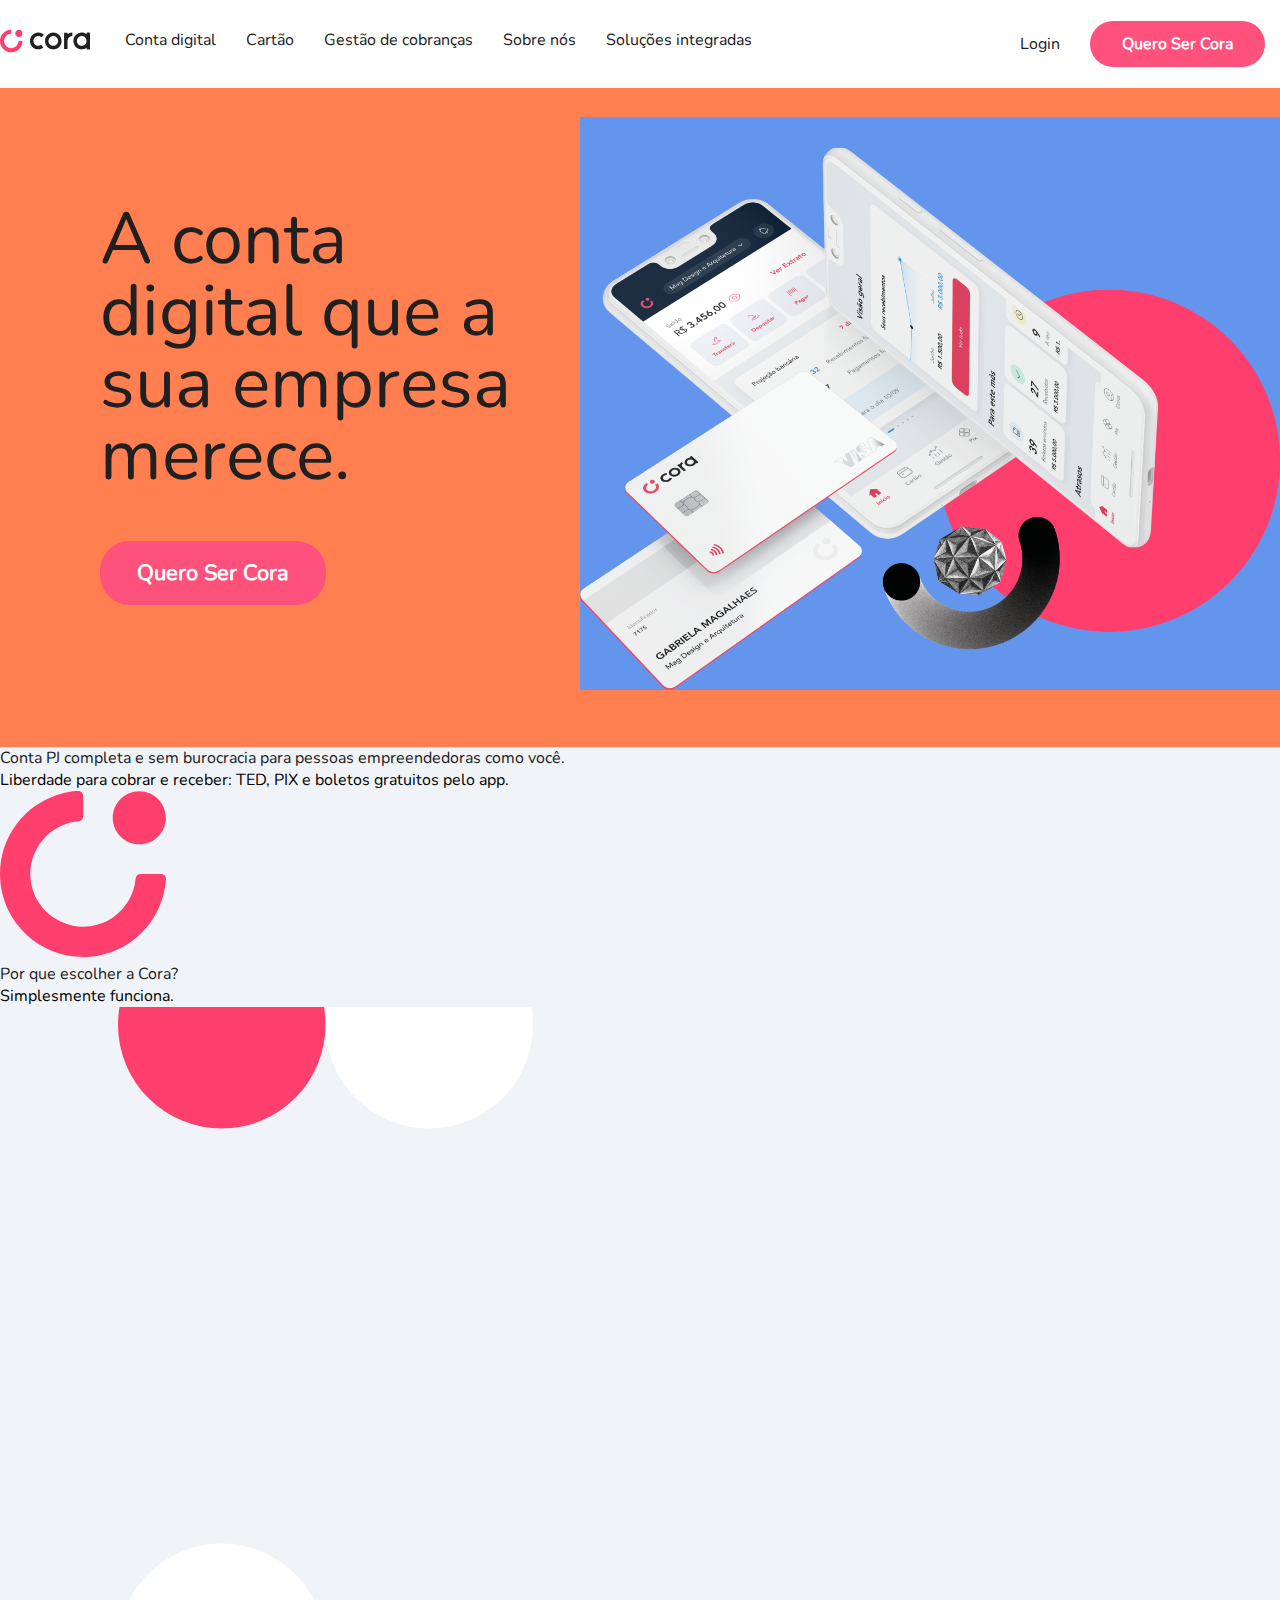
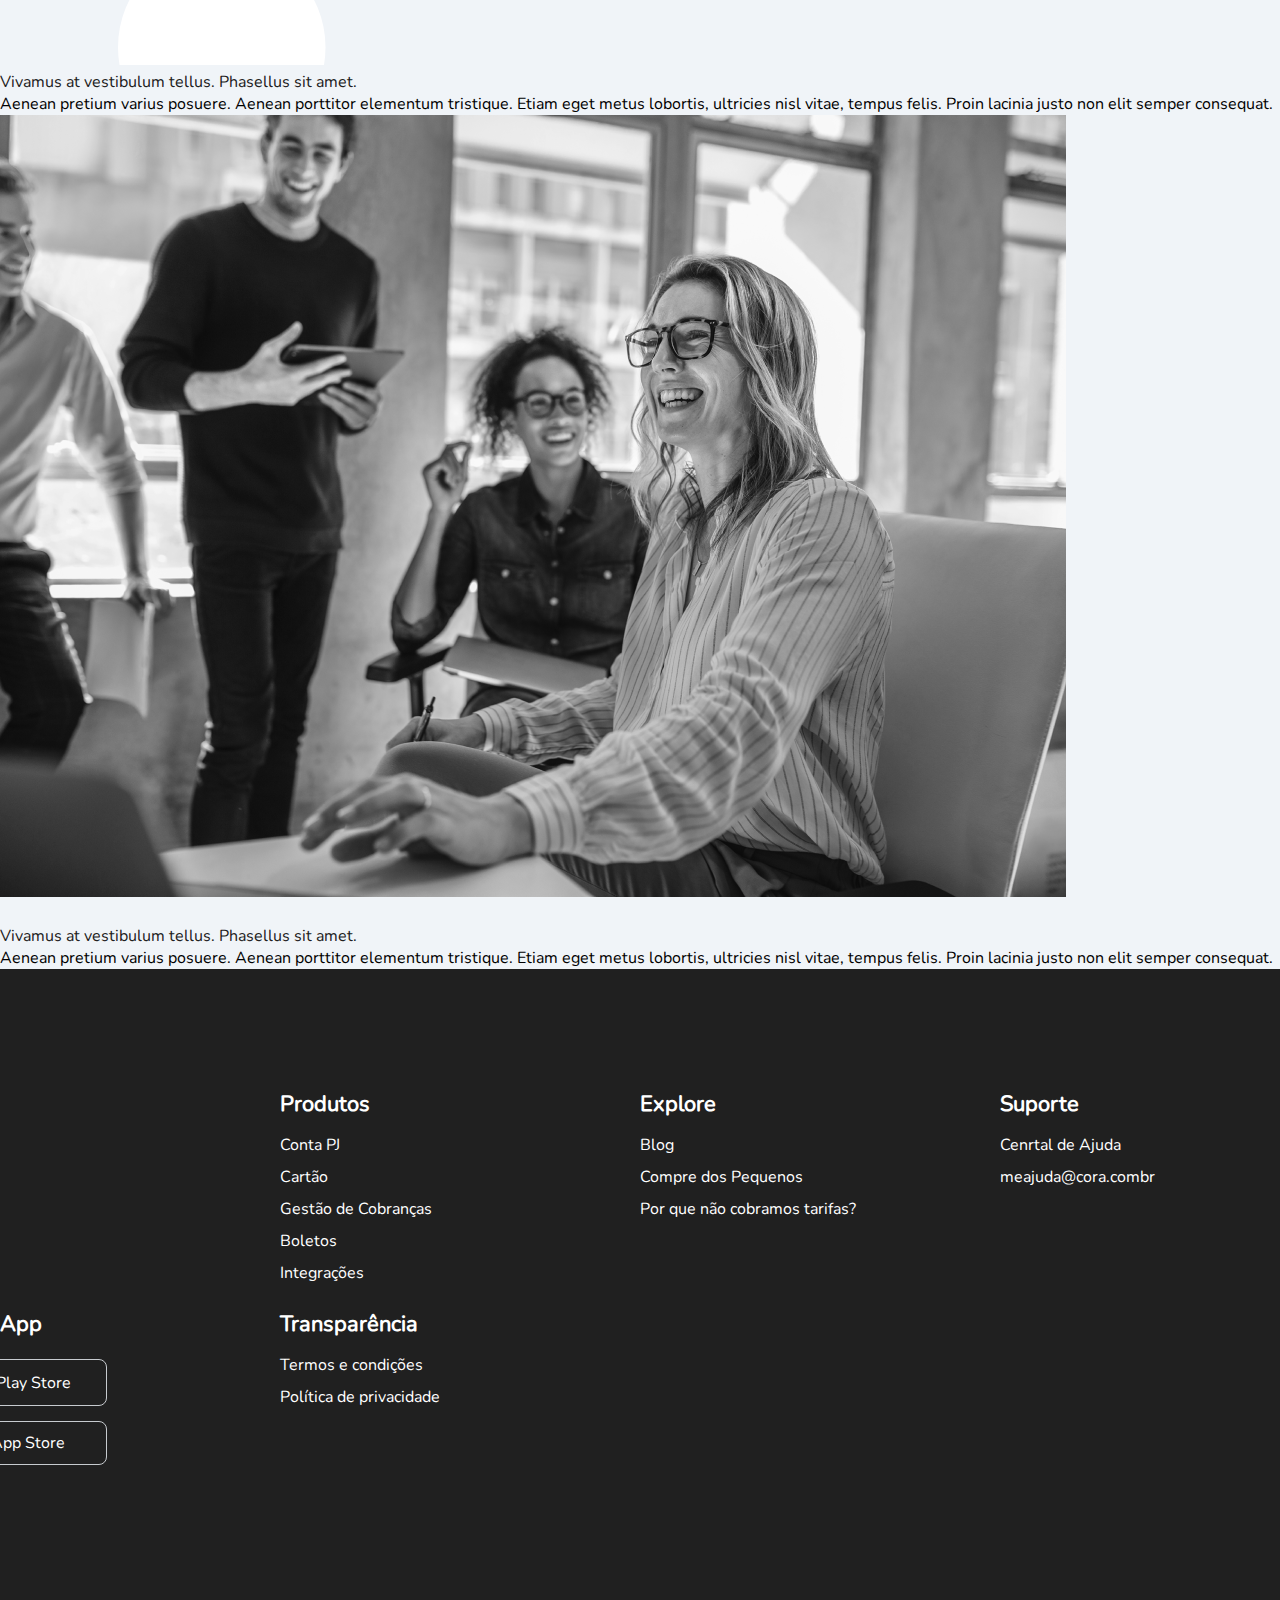
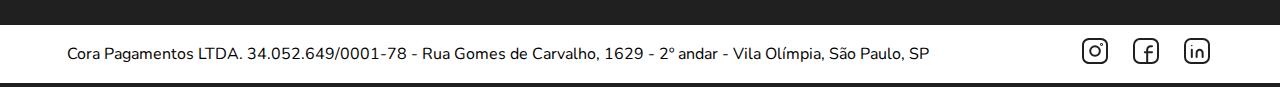
==== index.html @ 48d334e0 "Footer" ====
<!DOCTYPE html>
<html lang="pt-br">

<head>
  <meta charset="UTF-8" />
  <meta http-equiv="X-UA-Compatible" content="IE=edge" />
  <meta name="viewport" content="width=device-width, initial-scale=1.0" />
  <title>Cora - A Conta Digital PJ feita para quem empreende</title>
  <meta name="description"
    content="A Cora é uma conta PJ desenvolvida especialmente para pessoas empreendedoras. Simples, sem taxas e zero burocracias. Abrir conta PJ online!" />
  <link rel="shortcut icon" href="/assets/img/favicon-32x32.webp">
  <link rel="stylesheet" href="assets/style/style-home.css" type="text/css" />
</head>

<body>
  <header>
    <div class="header-content">
      <div class="topo-col-1">
        <div class="logo">
          <img src="/assets/img/logo.svg" title="Logo CORA" />
        </div>
        <div class="nav-topo">
          <ul>
            <li><a href="#">Conta digital</a></li>
            <li><a href="#">Cartão</a></li>
            <li><a href="#">Gestão de cobranças</a></li>
            <li><a href="#">Sobre nós</a></li>
            <li><a href="#">Soluções integradas</a></li>
          </ul>
        </div>
      </div>
      <div class="topo-col-2">
        <ul>
          <li><a href="#">Login</a></li>
          <li><a href="#"><span class="btn-rosa">Quero Ser Cora</span></a></li>
        </ul>
      </div>
    </div>

  </header>
  <main>
    <div class="main-content">
      <div class="first-action">
        <div class="action-register">
          <h1>A conta digital que a sua empresa merece.</h1>
          <span class="btn-rosa">Quero Ser Cora</span>
        </div>
        <div class="itens-service">
          <img src="assets/img/figure-01.png" alt="">
        </div>
      </div>
      <div class="text-info">
        <div class="">
          <h2>Conta PJ completa e sem burocracia para pessoas empreendedoras como você.</h2>
          <p>Liberdade para cobrar e receber: TED, PIX e boletos gratuitos pelo app.</p>
        </div>
        <div class="logo-medium">
          <img src="assets/img/logo-medium-cora.svg" alt="">
        </div>
      </div>
      <div class="product-question">
        <div>
          <h2>Por que escolher a Cora?</h2>
          <p>Simplesmente funciona.</p>
        </div>
        <div>
          <img src="assets/img/ellipse-group.svg" alt="">
        </div>
      </div>
    </div>
    <section>
      <div class="text-info1">
        <div>
          <h2>Vivamus at vestibulum tellus. Phasellus sit amet.</h2>
          <p>Aenean pretium varius posuere. Aenean porttitor elementum tristique. Etiam eget metus lobortis, ultricies
            nisl vitae, tempus felis. Proin lacinia justo non elit semper consequat.</p>
        </div>
        <div>
          <img src="assets/img/product-cora-3.png" alt="">
        </div>
      </div>
      <div class="text-info1">
        <div>
          <img src="assets/img/product-cora-4.png" alt="">
        </div>
        <div>
          <h2>Vivamus at vestibulum tellus. Phasellus sit amet.</h2>
          <p>Aenean pretium varius posuere. Aenean porttitor elementum tristique. Etiam eget metus lobortis, ultricies
            nisl vitae, tempus felis. Proin lacinia justo non elit semper consequat.</p>
        </div>
      </div>
    </section>
  </main>
  <footer>
    <div class="footer-group">
      <div class="footer-links">
        <div>
          <h2>Cora</h2>
          <p><span>Sobre nós</span></p>
          <p><span>Carreiras</span></p>
        </div>
        <div>
          <h2>Produtos</h2>
          <p><span>Conta PJ</span></p>
          <p><span>Cartão</span></p>
          <p><span>Gestão de Cobranças</span></p>
          <p><span>Boletos</span></p>
          <p><span>Integrações</span></p>
        </div>
        <div>
          <h2>Explore</h2>
          <p><span>Blog</span></p>
          <p><span>Compre dos Pequenos</span></p>
          <p><span>Por que não cobramos tarifas?</span></p>
        </div>
        <div>
          <h2>Suporte</h2>
          <p><span>Cenrtal de Ajuda</span></p>
          <p><span>meajuda@cora.combr</span></p>
        </div>
        <div>
          <h2>Baixe o App</h2>
          <div class="btn-app">
            <p><img src="assets/img/play-store.svg" alt="play-store Ico">Play Store</p>
            <p><img src="assets/img/app-store.svg" alt="play-store Ico">App Store</p>
          </div>
        </div>
        <div>
          <h2>Transparência</h2>
          <p><span>Termos e condições</span></p>
          <p><span>Política de privacidade</span></p>
        </div>
      </div>

    </div>
    <div class="footer-copy">
      <div class="copy-content">
        <div>
          <p>Cora Pagamentos LTDA. 34.052.649/0001-78 - Rua Gomes de Carvalho, 1629 - 2º andar - Vila Olímpia, São
            Paulo,
            SP </p>
        </div>
        <div class="footer-midias">
          <img src="assets/img/ico-instagram.svg" alt="">
          <img src="assets/img/ico-facebook.svg" alt="">
          <img src="assets/img/ico-linkedin.svg" alt="">
        </div>
      </div>
    </div>
  </footer>
</body>

</html>
---- assets/style/style-home.css ----
/* @import url("https://fonts.googleapis.com/css2?family=Nunito:ital,wght@0,200;0,300;0,400;0,500;0,600;0,700;0,800;0,900;1,200;1,300;1,400;1,600;1,700;1,800;1,900&display=swap"); */

@font-face {
  font-family: "Nunito";
  src: url("/assets/fonts/Nunito-VariableFont_wght.ttf") format("truetype"),
    url("/assets/fonts/Nunito-Italic-VariableFont_wght.ttf") format("truetype");
  font-weight: normal;
}
* {
  margin: 0;
  padding: 0;
  /* box-sizing: border-box; */
  list-style: none;
  text-decoration: none;
}

h1,
h2,
h3,
h4,
h5,
h6 {
  font-weight: normal;
  font-style: normal;
  font-size: 1em;
  color: #202020;
}

body {
  font-family: "Nunito", sans-serif;
  background-color: rgba(240, 244, 248, 1);
}
/*== header =====*/
header {
  position: fixed;
  overflow: hidden;
  width: 100%;
  height: 88px;
  display: flex;
  flex-flow: row nowrap;
  justify-content: center;
  background-color: #fff;
}
.header-content {
  display: flex;
  flex-flow: row wrap;
  justify-content: space-between;
  align-items: center;
  max-width: 1440px;
  width: 100%;
}
.header-content .topo-col-1,
.topo-col-2 {
  display: flex;
  flex-flow: row wrap;
}
.header-content .topo-col-1 .logo {
  width: 110px;
}
.header-content .topo-col-1 ul,
.topo-col-2 ul {
  display: flex;
  flex-flow: row wrap;
  justify-content: space-between;
  margin: 0;
  padding: 0;
}
.header-content .topo-col-1 ul li,
.topo-col-2 ul li {
  list-style: none;
  margin: 0 15px;
}
.header-content .topo-col-1 ul li a,
.topo-col-2 ul li a {
  cursor: pointer;
  text-decoration: none;
  font-size: 1em;
  color: #202020;
}
.header-content .topo-col-1 ul li a:hover,
.topo-col-2 ul li a:hover {
  color: rgb(254, 62, 109);
  transition: 0.3s all;
}
.header-content .topo-col-2 ul li span {
  height: 48px;
  padding: 12px 32px;
}

main {
  /* display: flex;
  flex-flow: column nowrap;
  align-items: center; */
}

main .main-content {
  /* display: flex;
  align-items: center;
  flex-flow: column wrap; */
  margin: 0 auto;
  padding-top: 60px;
  max-width: 1440px;
  width: 100%;
}

main .main-content .first-action {
  /* width: 100%; */
  display: flex;
  flex-flow: row wrap;
  justify-content: space-between;
  align-items: center;
  height: 687px;
  background-color: coral;
}
main .main-content .first-action .action-register {
  display: flex;
  flex-flow: column nowrap;
  max-width: 432px;
  margin-left: 100px;
}
main .main-content .first-action .action-register h1 {
  font-size: 4.5em;
  line-height: 1em;
}

main .main-content .first-action .action-register span {
  display: flex;
  align-items: center;
  max-width: 226px;
  height: 64px;
  font-size: 1.37em;
  margin-top: 50px;
}

main .main-content .first-action .itens-service {
  display: flex;
  justify-content: center;
  align-items: center;
  background-color: cornflowerblue;
}
main .main-content .first-action .itens-service img {
  object-fit: cover;
  max-width: 700px;
}

.btn-rosa {
  background-color: rgb(254, 81, 123);
  border: none;
  color: rgb(255, 255, 255);
  border-radius: 30px;
  font-weight: 800;
  width: 100%;
  cursor: pointer;
  transition: all 0.3s ease-in-out 0s;
  text-align: center;
  -webkit-box-pack: center;
  justify-content: center;
  box-shadow: none;
}
.btn-rosa:hover {
  background-color: rgb(243, 55, 102);
}

footer {
  width: 100%;
  height: 718px;
  background-color: #202020;
  display: flex;
  align-items: center;
  flex-flow: column nowrap;
}

footer .footer-group {
  color: #fff;
  display: flex;
  flex-flow: column nowrap;
  padding: 120px 175px;
  box-sizing: content-box;
  width: 1440px;
}

footer .footer-links {
  display: flex;
  flex-flow: row wrap;
  align-items: stretch;
  justify-content: flex-start;
}
footer .footer-links div {
  display: flex;
  flex-flow: column nowrap;
  width: 25%;
  min-width: 180px;
  margin-bottom: 15px;
}
footer .footer-group .footer-links h2 {
  font-size: 1.37em;
  font-weight: 800;
  color: #fff;
  margin-bottom: 15px;
}
footer .footer-group .footer-links p {
  font-size: 1em;
  font-weight: 400;
  color: #fff;
  cursor: pointer;
  margin-bottom: 10px;
}
footer .footer-group .footer-links p span:hover {
  border-bottom: 1px solid #fff;
}

footer .btn-app p{
  display: flex;
  flex-flow: row nowrap;
  align-items: center;
  justify-content: center;
  border: 1px solid #C7CBCF;
  border-radius: 8px;
  padding: 10px 15px;
  width: 150px;
  margin: 5px;
}
footer .btn-app p img{
  margin-right: 10px;
}

footer .footer-copy{
  background-color: #fff;
  width: 100%;
  display: flex;
  justify-content: center;
}
footer .copy-content{
  padding: 10px 0;;
  width: 1440px;
  display: flex;
  flex-flow: row wrap;
  justify-content: space-around;
  align-items: center;
}
footer .copy-content .footer-midias img{
  margin-left: 15px;
}
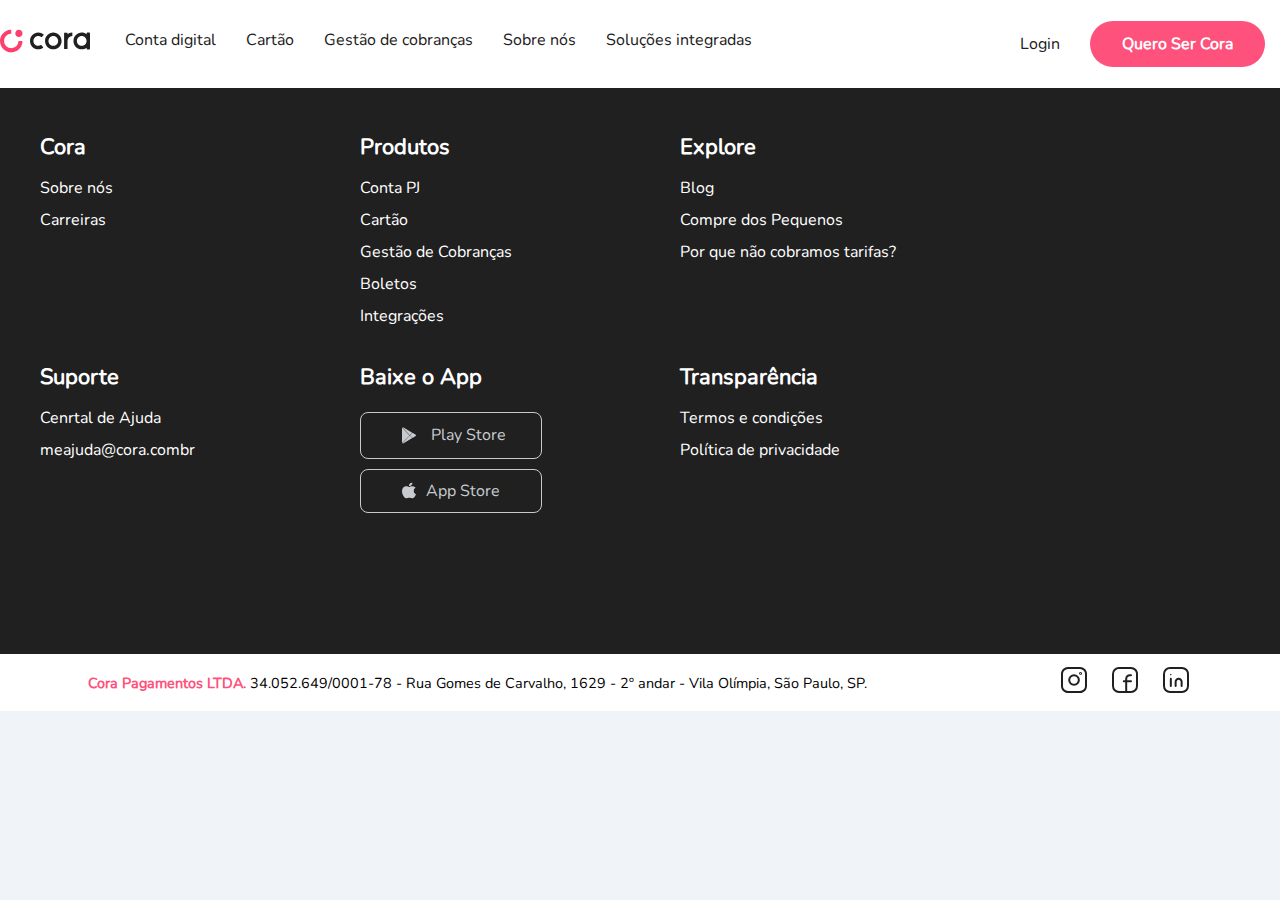
==== commit d01d2953: "Footer concluido" ====
--- a/index.html
+++ b/index.html
@@ -38,7 +38,7 @@
     </div>
 
   </header>
-  <main>
+  <!--main>
     <div class="main-content">
       <div class="first-action">
         <div class="action-register">
@@ -90,9 +90,9 @@
         </div>
       </div>
     </section>
-  </main>
+  </main -->
   <footer>
-    <div class="footer-group">
+    <div class="footer-content">
       <div class="footer-links">
         <div>
           <h2>Cora</h2>
@@ -121,8 +121,10 @@
         <div>
           <h2>Baixe o App</h2>
           <div class="btn-app">
-            <p><img src="assets/img/play-store.svg" alt="play-store Ico">Play Store</p>
-            <p><img src="assets/img/app-store.svg" alt="play-store Ico">App Store</p>
+            <a href="https://play.google.com/store/apps/details?id=br.com.cora.bank" rel="nofollow" target="_blank">
+              <img src="assets/img/play-store.svg" alt="play-store Ico">Play Store</a>
+            <a href="https://apps.apple.com/br/app/cora-conta-digital-pj/id1494750820" rel="nofollow" target="_blank">
+              <img src="assets/img/app-store.svg" alt="play-store Ico">App Store</a>
           </div>
         </div>
         <div>
@@ -131,23 +133,23 @@
           <p><span>Política de privacidade</span></p>
         </div>
       </div>
-
     </div>
-    <div class="footer-copy">
-      <div class="copy-content">
-        <div>
-          <p>Cora Pagamentos LTDA. 34.052.649/0001-78 - Rua Gomes de Carvalho, 1629 - 2º andar - Vila Olímpia, São
-            Paulo,
-            SP </p>
-        </div>
-        <div class="footer-midias">
-          <img src="assets/img/ico-instagram.svg" alt="">
-          <img src="assets/img/ico-facebook.svg" alt="">
-          <img src="assets/img/ico-linkedin.svg" alt="">
-        </div>
+  </footer>
+  <div class="footer-copy">
+    <div class="copy-content">
+      <div>
+        <p>
+          <span>Cora Pagamentos LTDA.</span> 34.052.649/0001-78 - Rua Gomes de Carvalho, 1629 - 2º andar - Vila Olímpia,
+          São Paulo, SP.
+        </p>
+      </div>
+      <div class="footer-midias">
+        <a href="https://www.instagram.com/seja.cora/" rel="nofollow" target="_blank"><img src="assets/img/ico-instagram.svg" alt="Seja Cora no instagram"></a>
+        <a href="https://www.facebook.com/seja.cora/" rel="nofollow" target="_blank"><img src="assets/img/ico-facebook.svg" alt="Seja Cora no Facebook"></a>
+        <a href="https://www.linkedin.com/company/seja-cora/" rel="nofollow" target="_blank"><img src="assets/img/ico-linkedin.svg" alt="Seja Cora no ico-linkedin"></a>
       </div>
     </div>
-  </footer>
+  </div>
 </body>
 
 </html>--- a/assets/style/style-home.css
+++ b/assets/style/style-home.css
@@ -163,81 +163,94 @@
 
 footer {
   width: 100%;
-  height: 718px;
+  min-height: 654px;
   background-color: #202020;
   display: flex;
-  align-items: center;
-  flex-flow: column nowrap;
-}
-
-footer .footer-group {
+  justify-content: center;
+  align-items: center;
+  flex-flow: row nowrap;
+}
+
+.footer-content {
+  width: 100%;
+  padding: 10px;
+  max-width: 1440px;
   color: #fff;
   display: flex;
   flex-flow: column nowrap;
-  padding: 120px 175px;
-  box-sizing: content-box;
-  width: 1440px;
-}
-
-footer .footer-links {
-  display: flex;
-  flex-flow: row wrap;
-  align-items: stretch;
+}
+
+.footer-content .footer-links {
+  display: flex;
+  flex-flow: row wrap;
   justify-content: flex-start;
-}
-footer .footer-links div {
-  display: flex;
-  flex-flow: column nowrap;
-  width: 25%;
+  width: 100%;
+}
+.footer-content .footer-links div {
+  display: flex;
+  width: 100%;
+  margin: 10px 30px;
+  max-width: 260px;
+  flex-flow: column nowrap;
   min-width: 180px;
   margin-bottom: 15px;
 }
-footer .footer-group .footer-links h2 {
+.footer-content .footer-links h2 {
   font-size: 1.37em;
   font-weight: 800;
   color: #fff;
   margin-bottom: 15px;
 }
-footer .footer-group .footer-links p {
+.footer-content .footer-links p {
   font-size: 1em;
   font-weight: 400;
   color: #fff;
   cursor: pointer;
   margin-bottom: 10px;
 }
-footer .footer-group .footer-links p span:hover {
+.footer-content .footer-links p span:hover {
   border-bottom: 1px solid #fff;
 }
-
-footer .btn-app p{
+.footer-content .footer-links  .btn-app {
+  display: flex;
+  justify-content: flex-start;
+  margin: 0;
+}
+footer .btn-app a {
   display: flex;
   flex-flow: row nowrap;
   align-items: center;
   justify-content: center;
-  border: 1px solid #C7CBCF;
+  border: 1px solid #c7cbcf;
   border-radius: 8px;
   padding: 10px 15px;
   width: 150px;
-  margin: 5px;
-}
-footer .btn-app p img{
+  margin: 5px 0;
+  color: #c7cbcf;
+}
+footer .btn-app a img {
   margin-right: 10px;
 }
 
-footer .footer-copy{
+.footer-copy {
   background-color: #fff;
   width: 100%;
   display: flex;
   justify-content: center;
 }
-footer .copy-content{
-  padding: 10px 0;;
+.copy-content {
+  padding: 10px 0;
   width: 1440px;
   display: flex;
   flex-flow: row wrap;
   justify-content: space-around;
   align-items: center;
-}
-footer .copy-content .footer-midias img{
+  font-size: 0.9em;
+}
+.copy-content span {
+  font-weight: 800;
+  color: rgb(254, 81, 123);
+}
+.copy-content .footer-midias img {
   margin-left: 15px;
-}+}
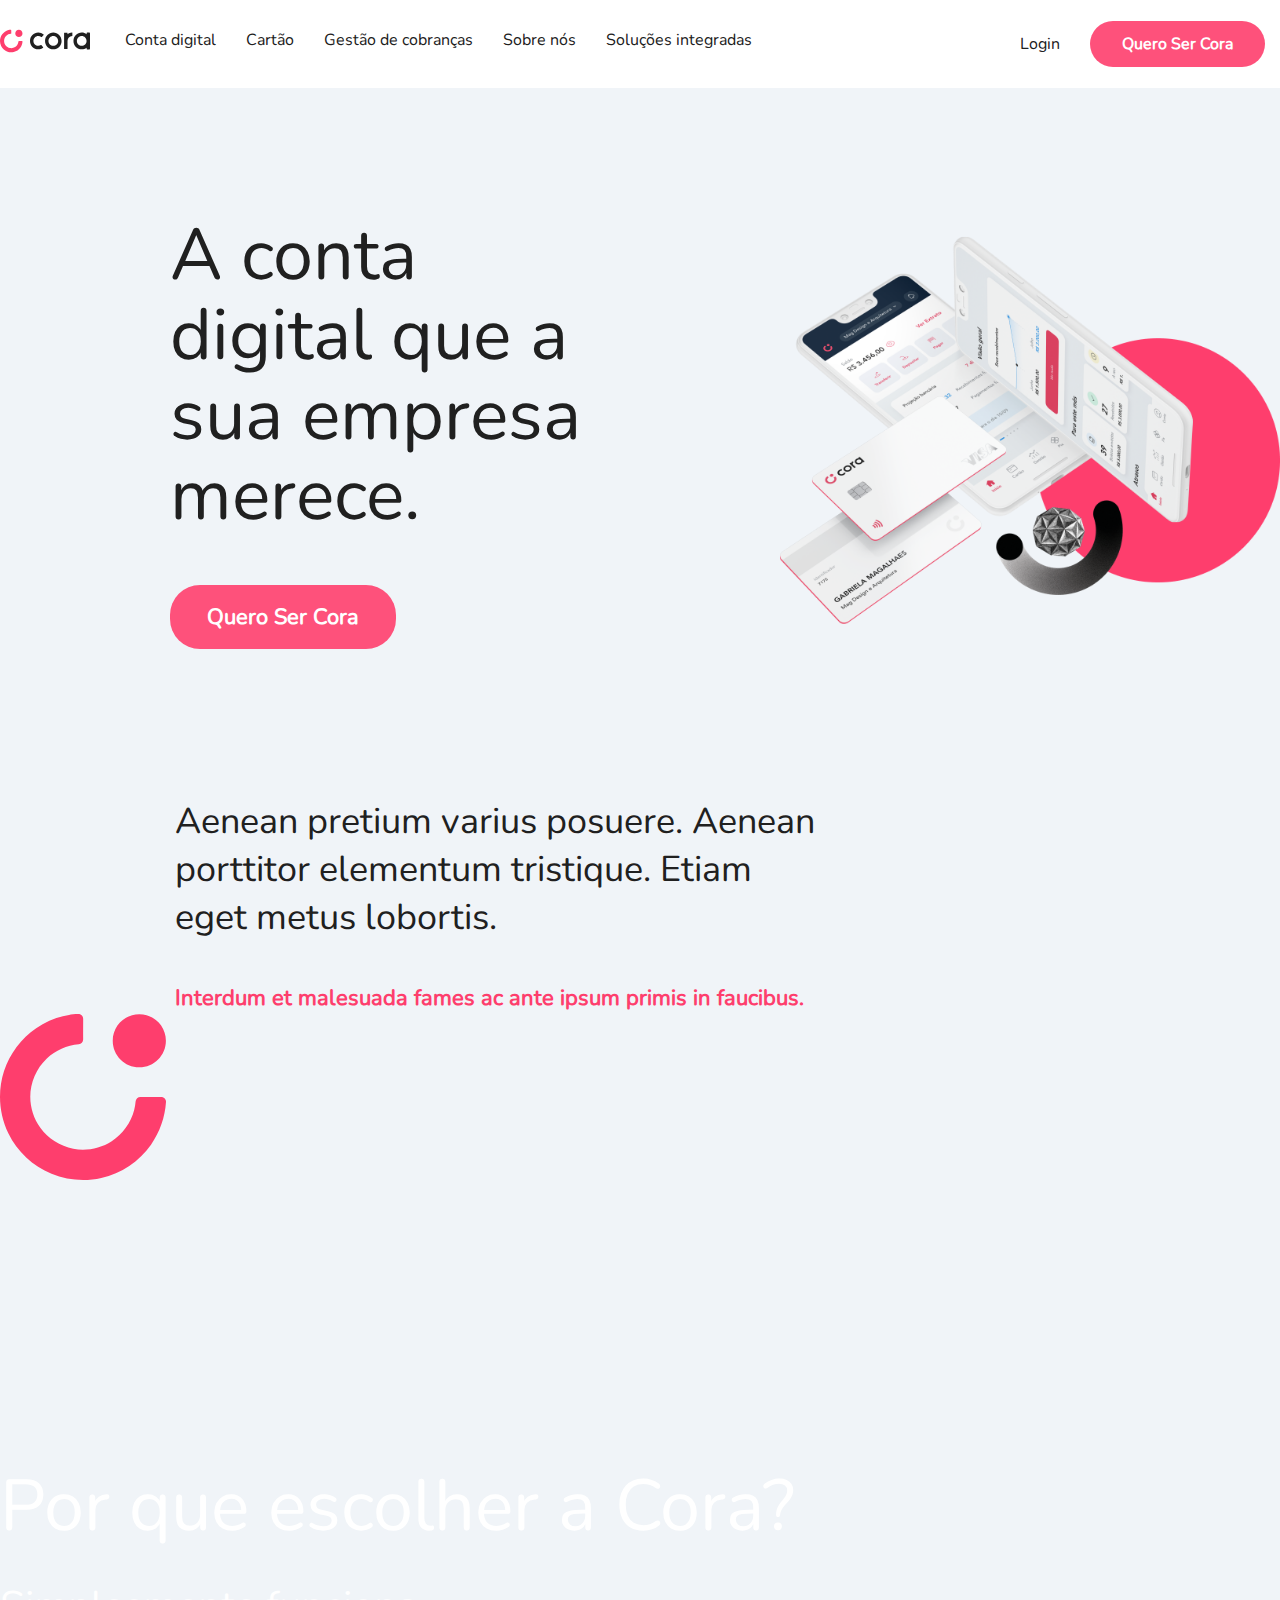
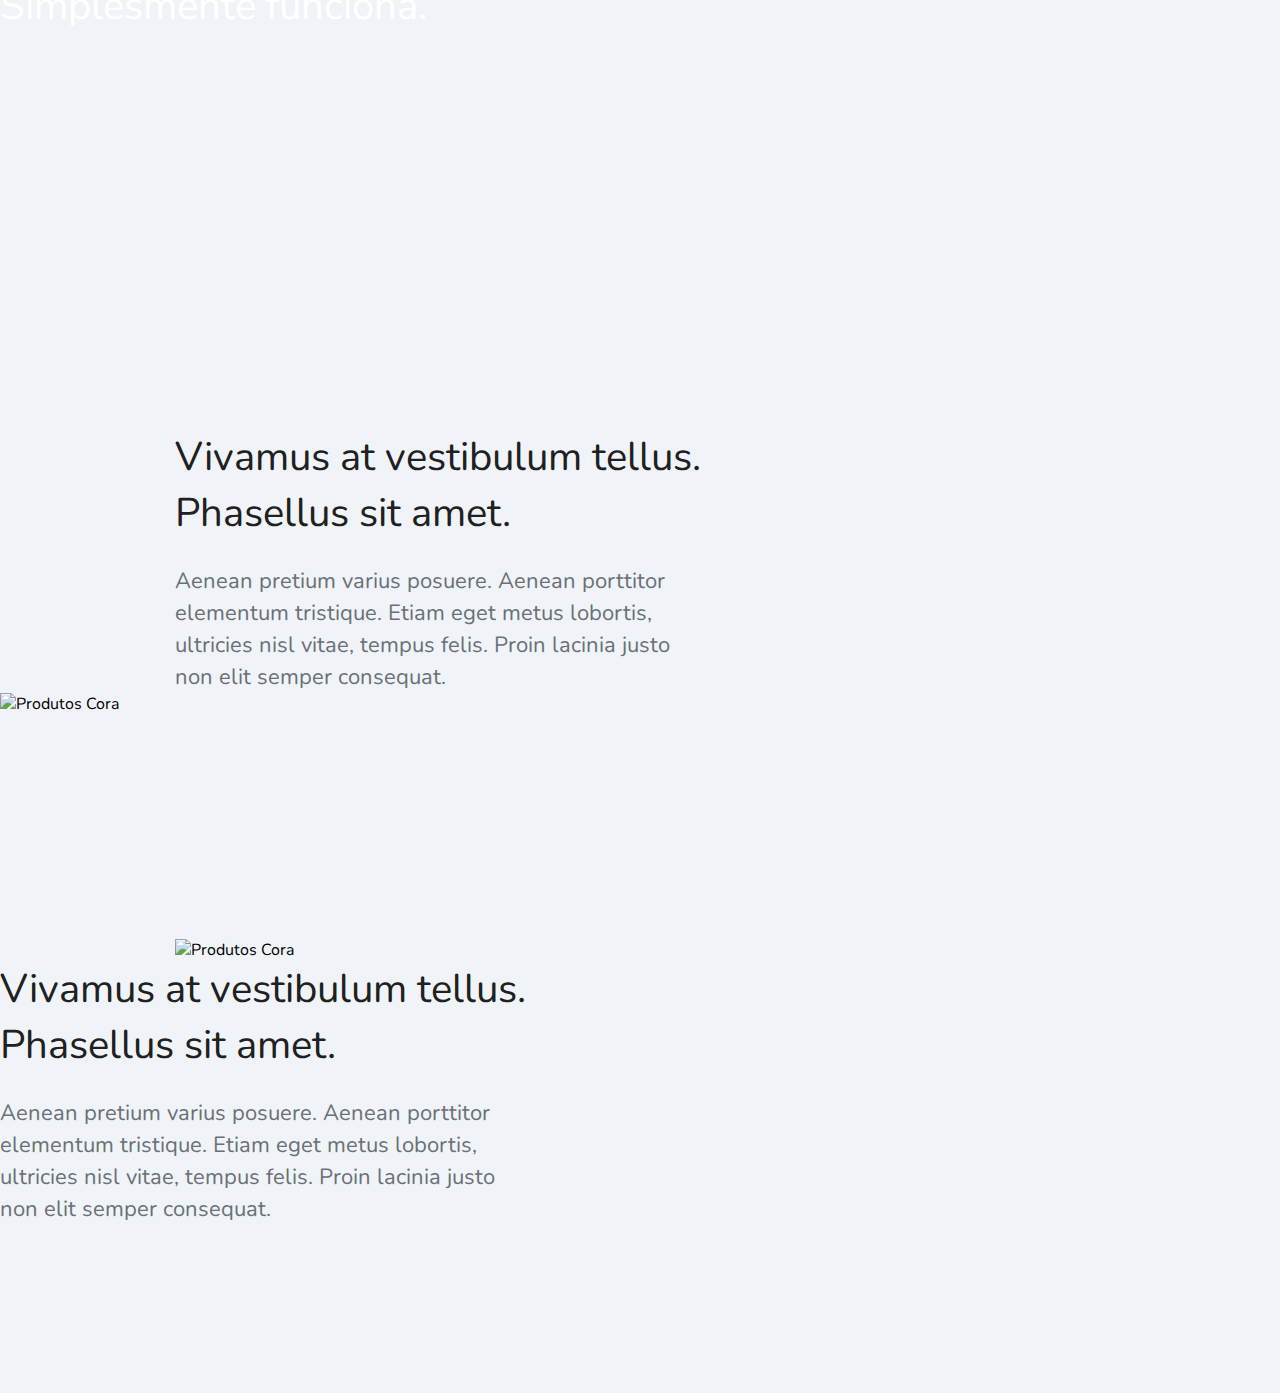
==== commit 11ad31bc: "Hero e Descrição ok" ====
--- a/index.html
+++ b/index.html
@@ -17,7 +17,9 @@
     <div class="header-content">
       <div class="topo-col-1">
         <div class="logo">
-          <img src="/assets/img/logo.svg" title="Logo CORA" />
+          <a href="./index.html">
+            <img src="/assets/img/logo.svg" title="Logo CORA" />
+          </a>
         </div>
         <div class="nav-topo">
           <ul>
@@ -36,62 +38,58 @@
         </ul>
       </div>
     </div>
+  </header>
 
-  </header>
-  <!--main>
-    <div class="main-content">
-      <div class="first-action">
-        <div class="action-register">
-          <h1>A conta digital que a sua empresa merece.</h1>
-          <span class="btn-rosa">Quero Ser Cora</span>
-        </div>
-        <div class="itens-service">
-          <img src="assets/img/figure-01.png" alt="">
-        </div>
+  <section class="hero">
+    <div class="hero-content">
+      <div class="action-register">
+        <h1>A conta digital que a sua empresa merece.</h1>
+        <span class="btn-rosa">Quero Ser Cora</span>
       </div>
-      <div class="text-info">
-        <div class="">
-          <h2>Conta PJ completa e sem burocracia para pessoas empreendedoras como você.</h2>
-          <p>Liberdade para cobrar e receber: TED, PIX e boletos gratuitos pelo app.</p>
-        </div>
-        <div class="logo-medium">
-          <img src="assets/img/logo-medium-cora.svg" alt="">
-        </div>
+      <div class="img-hero"></div>
+    </div>
+  </section>
+
+  <section class="info-action">
+    <div class="text-info">
+      <div class="action-description">
+        <h2>Aenean pretium varius posuere. Aenean porttitor elementum tristique. Etiam eget metus lobortis.</h2>
+        <p>Interdum et malesuada fames ac ante ipsum primis in faucibus.</p>
       </div>
-      <div class="product-question">
-        <div>
-          <h2>Por que escolher a Cora?</h2>
-          <p>Simplesmente funciona.</p>
-        </div>
-        <div>
-          <img src="assets/img/ellipse-group.svg" alt="">
-        </div>
+      <div class="logo-medio-cora">
+        <img src="assets/img/logo-medium-cora.svg" alt="Logo médio Cora">
       </div>
     </div>
-    <section>
-      <div class="text-info1">
-        <div>
+  </section>
+
+  <section class="question-cora">
+    <div class="question-content">
+      <h2>Por que escolher a Cora?</h2>
+      <p>Simplesmente funciona.</p>
+    </div>
+  </section>
+
+  <section class="products-cora">
+    <div class="products-content">
+      <div class="products-description">
+        <div class="ml-175">
           <h2>Vivamus at vestibulum tellus. Phasellus sit amet.</h2>
           <p>Aenean pretium varius posuere. Aenean porttitor elementum tristique. Etiam eget metus lobortis, ultricies
             nisl vitae, tempus felis. Proin lacinia justo non elit semper consequat.</p>
         </div>
-        <div>
-          <img src="assets/img/product-cora-3.png" alt="">
-        </div>
+        <img src="assets/img/product-cora-3.svg" alt="Produtos Cora" class="mr-64" />
       </div>
-      <div class="text-info1">
-        <div>
-          <img src="assets/img/product-cora-4.png" alt="">
-        </div>
-        <div>
+      <div class="products-description">
+        <img src="assets/img/product-cora-3.svg" alt="Produtos Cora" class="ml-175"/>
+        <div class="mr-64">
           <h2>Vivamus at vestibulum tellus. Phasellus sit amet.</h2>
           <p>Aenean pretium varius posuere. Aenean porttitor elementum tristique. Etiam eget metus lobortis, ultricies
             nisl vitae, tempus felis. Proin lacinia justo non elit semper consequat.</p>
         </div>
       </div>
-    </section>
-  </main -->
-  <footer>
+    </div>
+  </section>
+  <!-- <footer>
     <div class="footer-content">
       <div class="footer-links">
         <div>
@@ -149,7 +147,7 @@
         <a href="https://www.linkedin.com/company/seja-cora/" rel="nofollow" target="_blank"><img src="assets/img/ico-linkedin.svg" alt="Seja Cora no ico-linkedin"></a>
       </div>
     </div>
-  </div>
+  </div> -->
 </body>
 
 </html>--- a/assets/style/style-home.css
+++ b/assets/style/style-home.css
@@ -9,9 +9,17 @@
 * {
   margin: 0;
   padding: 0;
-  /* box-sizing: border-box; */
+  font-size: 100%;
+  box-sizing: border-box;
+  font-family: "Nunito", sans-serif;
+}
+ul,
+nav {
   list-style: none;
+}
+a {
   text-decoration: none;
+  cursor: pointer;
 }
 
 h1,
@@ -27,7 +35,6 @@
 }
 
 body {
-  font-family: "Nunito", sans-serif;
   background-color: rgba(240, 244, 248, 1);
 }
 /*== header =====*/
@@ -87,43 +94,39 @@
   padding: 12px 32px;
 }
 
-main {
-  /* display: flex;
-  flex-flow: column nowrap;
-  align-items: center; */
-}
-
-main .main-content {
-  /* display: flex;
-  align-items: center;
-  flex-flow: column wrap; */
-  margin: 0 auto;
-  padding-top: 60px;
-  max-width: 1440px;
-  width: 100%;
-}
-
-main .main-content .first-action {
-  /* width: 100%; */
-  display: flex;
-  flex-flow: row wrap;
-  justify-content: space-between;
-  align-items: center;
-  height: 687px;
-  background-color: coral;
-}
-main .main-content .first-action .action-register {
+/*====== hero ======*/
+.hero {
+  padding-top: 88px;
+  display: flex;
+  flex-flow: column wrap;
+  justify-content: center;
+  align-content: center;
+  width: 100%;
+}
+
+.hero .hero-content {
+  max-width: 1440px;
+  width: 100%;
+  display: flex;
+  flex-flow: row wrap;
+  justify-content: space-between;
+  align-content: center;
+  min-height: 687px;
+}
+
+.hero .action-register {
   display: flex;
   flex-flow: column nowrap;
   max-width: 432px;
-  margin-left: 100px;
-}
-main .main-content .first-action .action-register h1 {
+  margin-left: 170px;
+}
+.hero .action-register h1 {
   font-size: 4.5em;
-  line-height: 1em;
-}
-
-main .main-content .first-action .action-register span {
+  line-height: 80px;
+  font-weight: 400;
+}
+
+.hero .action-register span {
   display: flex;
   align-items: center;
   max-width: 226px;
@@ -132,16 +135,230 @@
   margin-top: 50px;
 }
 
-main .main-content .first-action .itens-service {
-  display: flex;
-  justify-content: center;
-  align-items: center;
-  background-color: cornflowerblue;
-}
-main .main-content .first-action .itens-service img {
-  object-fit: cover;
-  max-width: 700px;
-}
+.hero .img-hero {
+  background-image: url(/assets/img/figure-01.png);
+  background-size: contain;
+  display: flex;
+  justify-content: center;
+  align-items: flex-start;
+  width: 500px;
+  height: max-content;
+  height: auto;
+  background-repeat: no-repeat;
+}
+
+/*===== info action =====*/
+
+.info-action {
+  display: flex;
+  flex-flow: row wrap;
+  justify-content: center;
+  align-items: center;
+  width: 100%;
+  height: 428px;
+}
+
+.text-info {
+  max-width: 1440px;
+  width: 100%;
+  display: flex;
+  flex-flow: row wrap;
+  justify-content: space-between;
+}
+
+.text-info .action-description {
+  margin-left: 175px;
+  margin-right: 175px;
+  width: 645px;
+}
+
+.text-info .action-description h2 {
+  font-size: 2.25em;
+  font-weight: 400;
+  line-height: 48px;
+  margin-bottom: 40px;
+}
+.text-info .action-description p {
+  font-size: 1.375em;
+  line-height: 32px;
+  font-weight: 800;
+  color: #fe3e6d;
+}
+
+.text-info .logo-medio-cora {
+  margin-right: 174px;
+  display: flex;
+}
+
+/*===== Question Coras =====*/
+.question-cora {
+  background-image: url(/assets/img/backgroud-action1.svg);
+  background-size: cover;
+  background-repeat: no-repeat;
+  width: 100%;
+  height: 658px;
+  display: flex;
+  flex-flow: column nowrap;
+  justify-content: center;
+  align-items: center;
+}
+
+.question-cora .question-content {
+  max-width: 1440px;
+  width: 100%;
+}
+.question-cora h2 {
+  font-size: 4.5em;
+  color: #fff;
+  margin-bottom: 24px;
+  margin-top: 25px;
+}
+.question-cora p {
+  font-size: 2.5em;
+  color: #fff;
+  font-weight: 400;
+}
+
+/*===== products cora =====*/
+.products-cora {
+  display: flex;
+  flex-flow: row wrap;
+  justify-content: center;
+  align-items: center;
+  width: 100%;
+}
+.products-cora .products-content {
+  width: 1440px;
+  display: flex;
+  flex-flow: column nowrap;
+  min-height: 671px;
+  justify-content: center;
+  margin: 56px 0;
+}
+.products-cora .products-content .products-description {
+  display: flex;
+  flex-flow: row wrap;
+  justify-content: space-between;
+  align-items: center;
+  margin: 112px 0;
+}
+.products-cora .products-content .products-description img {
+  width: 533px;
+}
+.products-cora .products-content .products-description div {
+  display: flex;
+  flex-flow: column nowrap;
+  width: 532px;
+}
+.products-cora .products-content .products-description div h2 {
+  font-size: 2.5em;
+  font-weight: 400;
+  line-height: 56px;
+  margin-bottom: 24px;
+}
+.products-cora .products-content .products-description div p {
+  font-size: 1.375em;
+  font-weight: 400;
+  line-height: 32px;
+  color: #6B7076;
+}
+
+/*=== configuracao footer ===*/
+footer {
+  width: 100%;
+  min-height: 654px;
+  background-color: #202020;
+  display: flex;
+  justify-content: center;
+  align-items: center;
+  flex-flow: row nowrap;
+}
+
+.footer-content {
+  width: 100%;
+  padding: 10px;
+  max-width: 1440px;
+  color: #fff;
+  display: flex;
+  flex-flow: column nowrap;
+}
+
+.footer-content .footer-links {
+  display: flex;
+  flex-flow: row wrap;
+  justify-content: flex-start;
+  width: 100%;
+}
+.footer-content .footer-links div {
+  display: flex;
+  width: 100%;
+  margin: 10px 30px;
+  max-width: 260px;
+  flex-flow: column nowrap;
+  min-width: 180px;
+  margin-bottom: 15px;
+}
+.footer-content .footer-links h2 {
+  font-size: 1.37em;
+  font-weight: 800;
+  color: #fff;
+  margin-bottom: 15px;
+}
+.footer-content .footer-links p {
+  font-size: 1em;
+  font-weight: 400;
+  color: #fff;
+  cursor: pointer;
+  margin-bottom: 10px;
+}
+.footer-content .footer-links p span:hover {
+  border-bottom: 1px solid #fff;
+}
+.footer-content .footer-links .btn-app {
+  display: flex;
+  justify-content: flex-start;
+  margin: 0;
+}
+footer .btn-app a {
+  display: flex;
+  flex-flow: row nowrap;
+  align-items: center;
+  justify-content: center;
+  border: 1px solid #c7cbcf;
+  border-radius: 8px;
+  padding: 10px 15px;
+  width: 150px;
+  margin: 5px 0;
+  color: #c7cbcf;
+}
+footer .btn-app a img {
+  margin-right: 10px;
+}
+
+.footer-copy {
+  background-color: #fff;
+  width: 100%;
+  display: flex;
+  justify-content: center;
+}
+.copy-content {
+  padding: 10px 0;
+  width: 1440px;
+  display: flex;
+  flex-flow: row wrap;
+  justify-content: space-around;
+  align-items: center;
+  font-size: 0.9em;
+}
+.copy-content span {
+  font-weight: 800;
+  color: rgb(254, 81, 123);
+}
+.copy-content .footer-midias img {
+  margin-left: 15px;
+}
+
+/*=== configuracao itens gerais ===*/
 
 .btn-rosa {
   background-color: rgb(254, 81, 123);
@@ -160,97 +377,9 @@
 .btn-rosa:hover {
   background-color: rgb(243, 55, 102);
 }
-
-footer {
-  width: 100%;
-  min-height: 654px;
-  background-color: #202020;
-  display: flex;
-  justify-content: center;
-  align-items: center;
-  flex-flow: row nowrap;
-}
-
-.footer-content {
-  width: 100%;
-  padding: 10px;
-  max-width: 1440px;
-  color: #fff;
-  display: flex;
-  flex-flow: column nowrap;
-}
-
-.footer-content .footer-links {
-  display: flex;
-  flex-flow: row wrap;
-  justify-content: flex-start;
-  width: 100%;
-}
-.footer-content .footer-links div {
-  display: flex;
-  width: 100%;
-  margin: 10px 30px;
-  max-width: 260px;
-  flex-flow: column nowrap;
-  min-width: 180px;
-  margin-bottom: 15px;
-}
-.footer-content .footer-links h2 {
-  font-size: 1.37em;
-  font-weight: 800;
-  color: #fff;
-  margin-bottom: 15px;
-}
-.footer-content .footer-links p {
-  font-size: 1em;
-  font-weight: 400;
-  color: #fff;
-  cursor: pointer;
-  margin-bottom: 10px;
-}
-.footer-content .footer-links p span:hover {
-  border-bottom: 1px solid #fff;
-}
-.footer-content .footer-links  .btn-app {
-  display: flex;
-  justify-content: flex-start;
-  margin: 0;
-}
-footer .btn-app a {
-  display: flex;
-  flex-flow: row nowrap;
-  align-items: center;
-  justify-content: center;
-  border: 1px solid #c7cbcf;
-  border-radius: 8px;
-  padding: 10px 15px;
-  width: 150px;
-  margin: 5px 0;
-  color: #c7cbcf;
-}
-footer .btn-app a img {
-  margin-right: 10px;
-}
-
-.footer-copy {
-  background-color: #fff;
-  width: 100%;
-  display: flex;
-  justify-content: center;
-}
-.copy-content {
-  padding: 10px 0;
-  width: 1440px;
-  display: flex;
-  flex-flow: row wrap;
-  justify-content: space-around;
-  align-items: center;
-  font-size: 0.9em;
-}
-.copy-content span {
-  font-weight: 800;
-  color: rgb(254, 81, 123);
-}
-.copy-content .footer-midias img {
-  margin-left: 15px;
-}
+.ml-175{
+  margin-left: 175px;
+}
+.mr-64{
+  margin-right: 64px;
+}
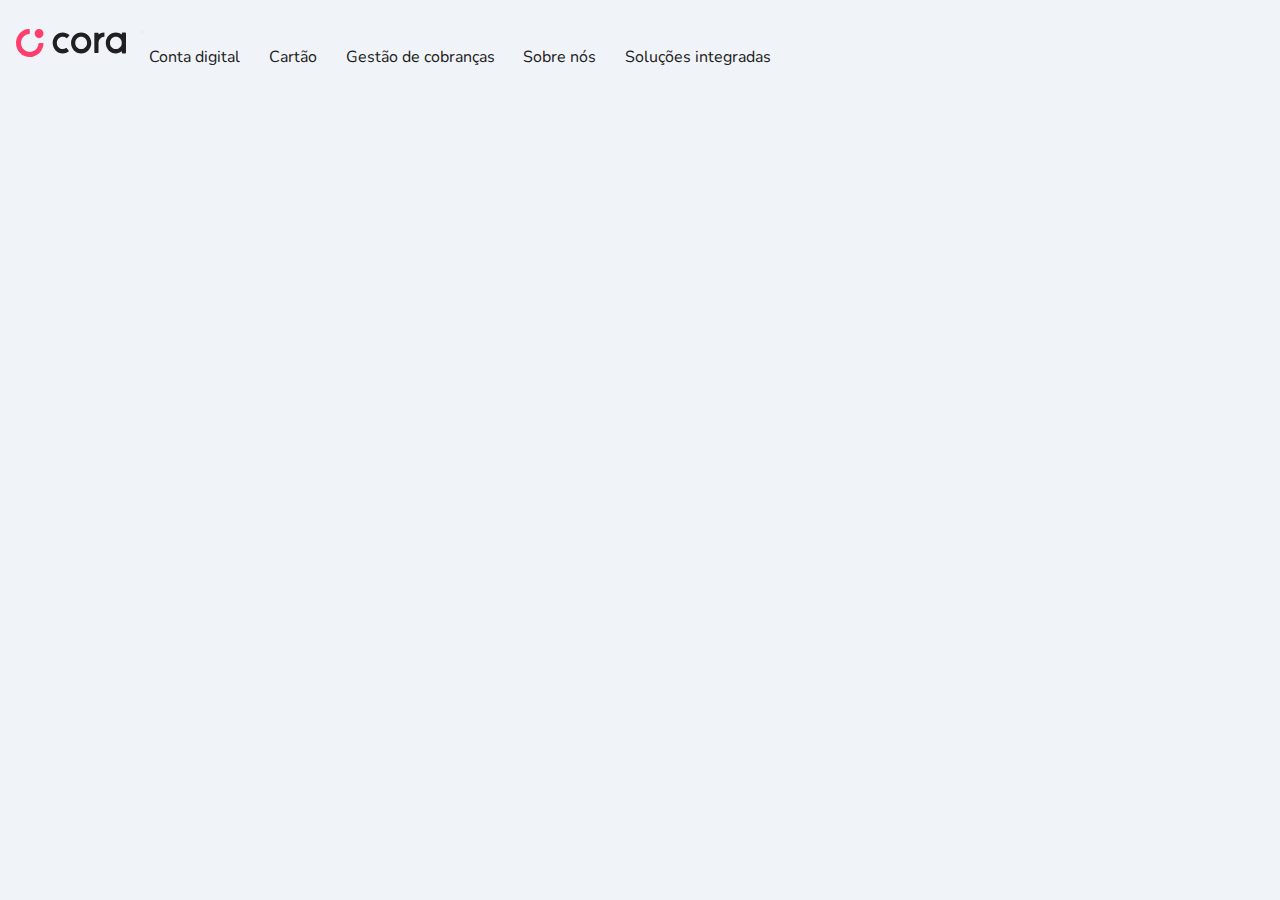
==== commit 964b3bf3: "MenuMobile criado" ====
--- a/index.html
+++ b/index.html
@@ -13,7 +13,30 @@
 </head>
 
 <body>
-  <header>
+  <header class="header">
+    <a href="./index.html" class="logo">
+      <img src="/assets/img/logo.svg" title="Logo CORA" />
+    </a>
+    <nav id="nav">
+      <button
+        id="btn-mobile"
+        aria-expanded="false"
+        aria-controls="menu"
+        aria-haspopup="true"
+        aria-label="Abrir Menu"
+      >
+      <span id="hamburger"></span>
+      </button>
+      <ul class="menu" role="menu">
+        <li><a href="#">Conta digital</a></li>
+        <li><a href="#">Cartão</a></li>
+        <li><a href="#">Gestão de cobranças</a></li>
+        <li><a href="#">Sobre nós</a></li>
+        <li><a href="#">Soluções integradas</a></li>
+      </ul>
+    </nav>
+  </header>
+  <!-- <header>
     <div class="header-content">
       <div class="topo-col-1">
         <div class="logo">
@@ -46,7 +69,9 @@
         <h1>A conta digital que a sua empresa merece.</h1>
         <span class="btn-rosa">Quero Ser Cora</span>
       </div>
-      <div class="img-hero"></div>
+      <div class="img-hero">
+        <img src="/assets/img/figure-01.png" alt="">
+      </div>
     </div>
   </section>
 
@@ -80,16 +105,16 @@
         <img src="assets/img/product-cora-3.svg" alt="Produtos Cora" class="mr-64" />
       </div>
       <div class="products-description">
-        <img src="assets/img/product-cora-3.svg" alt="Produtos Cora" class="ml-175"/>
+        <img src="assets/img/product-cora-4.svg" alt="Produtos Cora" class="ml-175" />
         <div class="mr-64">
-          <h2>Vivamus at vestibulum tellus. Phasellus sit amet.</h2>
+          <h2>Ut vel laoreet magna, tempor finibus augue.</h2>
           <p>Aenean pretium varius posuere. Aenean porttitor elementum tristique. Etiam eget metus lobortis, ultricies
             nisl vitae, tempus felis. Proin lacinia justo non elit semper consequat.</p>
         </div>
       </div>
     </div>
   </section>
-  <!-- <footer>
+  <footer>
     <div class="footer-content">
       <div class="footer-links">
         <div>
@@ -142,12 +167,16 @@
         </p>
       </div>
       <div class="footer-midias">
-        <a href="https://www.instagram.com/seja.cora/" rel="nofollow" target="_blank"><img src="assets/img/ico-instagram.svg" alt="Seja Cora no instagram"></a>
-        <a href="https://www.facebook.com/seja.cora/" rel="nofollow" target="_blank"><img src="assets/img/ico-facebook.svg" alt="Seja Cora no Facebook"></a>
-        <a href="https://www.linkedin.com/company/seja-cora/" rel="nofollow" target="_blank"><img src="assets/img/ico-linkedin.svg" alt="Seja Cora no ico-linkedin"></a>
+        <a href="https://www.instagram.com/seja.cora/" rel="nofollow" target="_blank"><img
+            src="assets/img/ico-instagram.svg" alt="Seja Cora no instagram"></a>
+        <a href="https://www.facebook.com/seja.cora/" rel="nofollow" target="_blank"><img
+            src="assets/img/ico-facebook.svg" alt="Seja Cora no Facebook"></a>
+        <a href="https://www.linkedin.com/company/seja-cora/" rel="nofollow" target="_blank"><img
+            src="assets/img/ico-linkedin.svg" alt="Seja Cora no ico-linkedin"></a>
       </div>
     </div>
   </div> -->
+  <script src="assets/script/script.js"></script>
 </body>
 
 </html>--- a/assets/style/style-home.css
+++ b/assets/style/style-home.css
@@ -36,9 +36,105 @@
 
 body {
   background-color: rgba(240, 244, 248, 1);
-}
+  word-wrap: break-word;
+  overflow-wrap: break-word;
+}
+
+.header {
+  display: flex;
+  flex-flow: row wrap;
+  align-items: center;
+  height: 88px;
+  padding: 1em;
+}
+.header .logo a {
+  display: flex;
+}
+.header .logo img {
+  width: 110px;
+  margin-right: 15px;
+}
+.header .menu {
+  display: flex;
+}
+.header #nav .menu {
+  gap: 0.8em;
+  font-size: 1em;
+}
+.header #nav .menu a {
+  color: #202020;
+  display: block;
+  padding: .5em;
+}
+
+.header .btn-mobile{
+  display: none;
+}
+@media(max-width: 800px){
+  .header .menu {
+    display: block;
+    position: absolute;
+    width: 100%;
+    top: 88px;
+    right: 0;
+    height: 0;
+    background-color: #fdfdfd;
+    z-index: 1000;
+    transition: .5s all;
+    visibility: hidden;
+    overflow-y: auto;
+  }
+  #nav.active .menu{
+    height: calc(100vh - 88px);
+    visibility: visible;
+  }
+  #nav .menu a {
+    padding: 1rem 0;
+    margin: 0 1rem;
+    border-bottom: 1px solid rgba(0,0,0, .05);
+  }
+  #nav .menu a:hover {
+    color: #FE3E6D;
+  }
+  #btn-mobile {
+    display: flex;
+    padding: .5em 1em;
+    font-size: 1em;
+    cursor: pointer;
+    background: none;
+    border: none;
+  }
+  #hamburger {
+    width: 20px;
+    border-top: 2px solid;
+    gap: .5em;
+    display: block;
+  }
+  #hamburger::after, #hamburger::before  {
+    content: '';
+    display: block;
+    width: 20px;
+    height: 2px;
+    background: currentColor;
+    margin-top: 5px;
+    transition: 0.3s;
+    position: relative;
+  }
+  #nav.active #hamburger{
+    border-top-color: transparent;
+  }
+  #nav.active #hamburger::before{
+    transform: rotate(135deg);
+  }
+  #nav.active #hamburger::after{
+    transform: rotate(-135deg);
+    top: -7px;
+    position: relative;
+  }
+}
+
 /*== header =====*/
-header {
+/* header {
   position: fixed;
   overflow: hidden;
   width: 100%;
@@ -55,6 +151,7 @@
   align-items: center;
   max-width: 1440px;
   width: 100%;
+  margin: 0 64px;
 }
 .header-content .topo-col-1,
 .topo-col-2 {
@@ -64,6 +161,10 @@
 .header-content .topo-col-1 .logo {
   width: 110px;
 }
+.header-content .topo-col-1 .logo a {
+  display: flex;
+}
+
 .header-content .topo-col-1 ul,
 .topo-col-2 ul {
   display: flex;
@@ -71,11 +172,19 @@
   justify-content: space-between;
   margin: 0;
   padding: 0;
-}
-.header-content .topo-col-1 ul li,
+  align-content: center;
+}
+
+.header-content .topo-col-1 .nav-topo {
+  display: flex;
+}
+
+.header-content .topo-col-1 .nav-topo ul li,
 .topo-col-2 ul li {
   list-style: none;
   margin: 0 15px;
+  display: flex;
+  align-items: center;
 }
 .header-content .topo-col-1 ul li a,
 .topo-col-2 ul li a {
@@ -83,6 +192,8 @@
   text-decoration: none;
   font-size: 1em;
   color: #202020;
+  margin: 0;
+  padding: 0;
 }
 .header-content .topo-col-1 ul li a:hover,
 .topo-col-2 ul li a:hover {
@@ -92,7 +203,7 @@
 .header-content .topo-col-2 ul li span {
   height: 48px;
   padding: 12px 32px;
-}
+} */
 
 /*====== hero ======*/
 .hero {
@@ -136,15 +247,13 @@
 }
 
 .hero .img-hero {
-  background-image: url(/assets/img/figure-01.png);
-  background-size: contain;
   display: flex;
   justify-content: center;
   align-items: flex-start;
-  width: 500px;
-  height: max-content;
-  height: auto;
-  background-repeat: no-repeat;
+}
+
+.hero .img-hero img {
+  width: 700px;
 }
 
 /*===== info action =====*/
@@ -193,12 +302,12 @@
 /*===== Question Coras =====*/
 .question-cora {
   background-image: url(/assets/img/backgroud-action1.svg);
+  background-position: center top;
+  background-repeat: no-repeat;
   background-size: cover;
-  background-repeat: no-repeat;
   width: 100%;
   height: 658px;
   display: flex;
-  flex-flow: column nowrap;
   justify-content: center;
   align-items: center;
 }
@@ -206,6 +315,7 @@
 .question-cora .question-content {
   max-width: 1440px;
   width: 100%;
+  margin-left: 175px;
 }
 .question-cora h2 {
   font-size: 4.5em;
@@ -260,7 +370,7 @@
   font-size: 1.375em;
   font-weight: 400;
   line-height: 32px;
-  color: #6B7076;
+  color: #6b7076;
 }
 
 /*=== configuracao footer ===*/
@@ -377,9 +487,9 @@
 .btn-rosa:hover {
   background-color: rgb(243, 55, 102);
 }
-.ml-175{
+.ml-175 {
   margin-left: 175px;
 }
-.mr-64{
+.mr-64 {
   margin-right: 64px;
 }
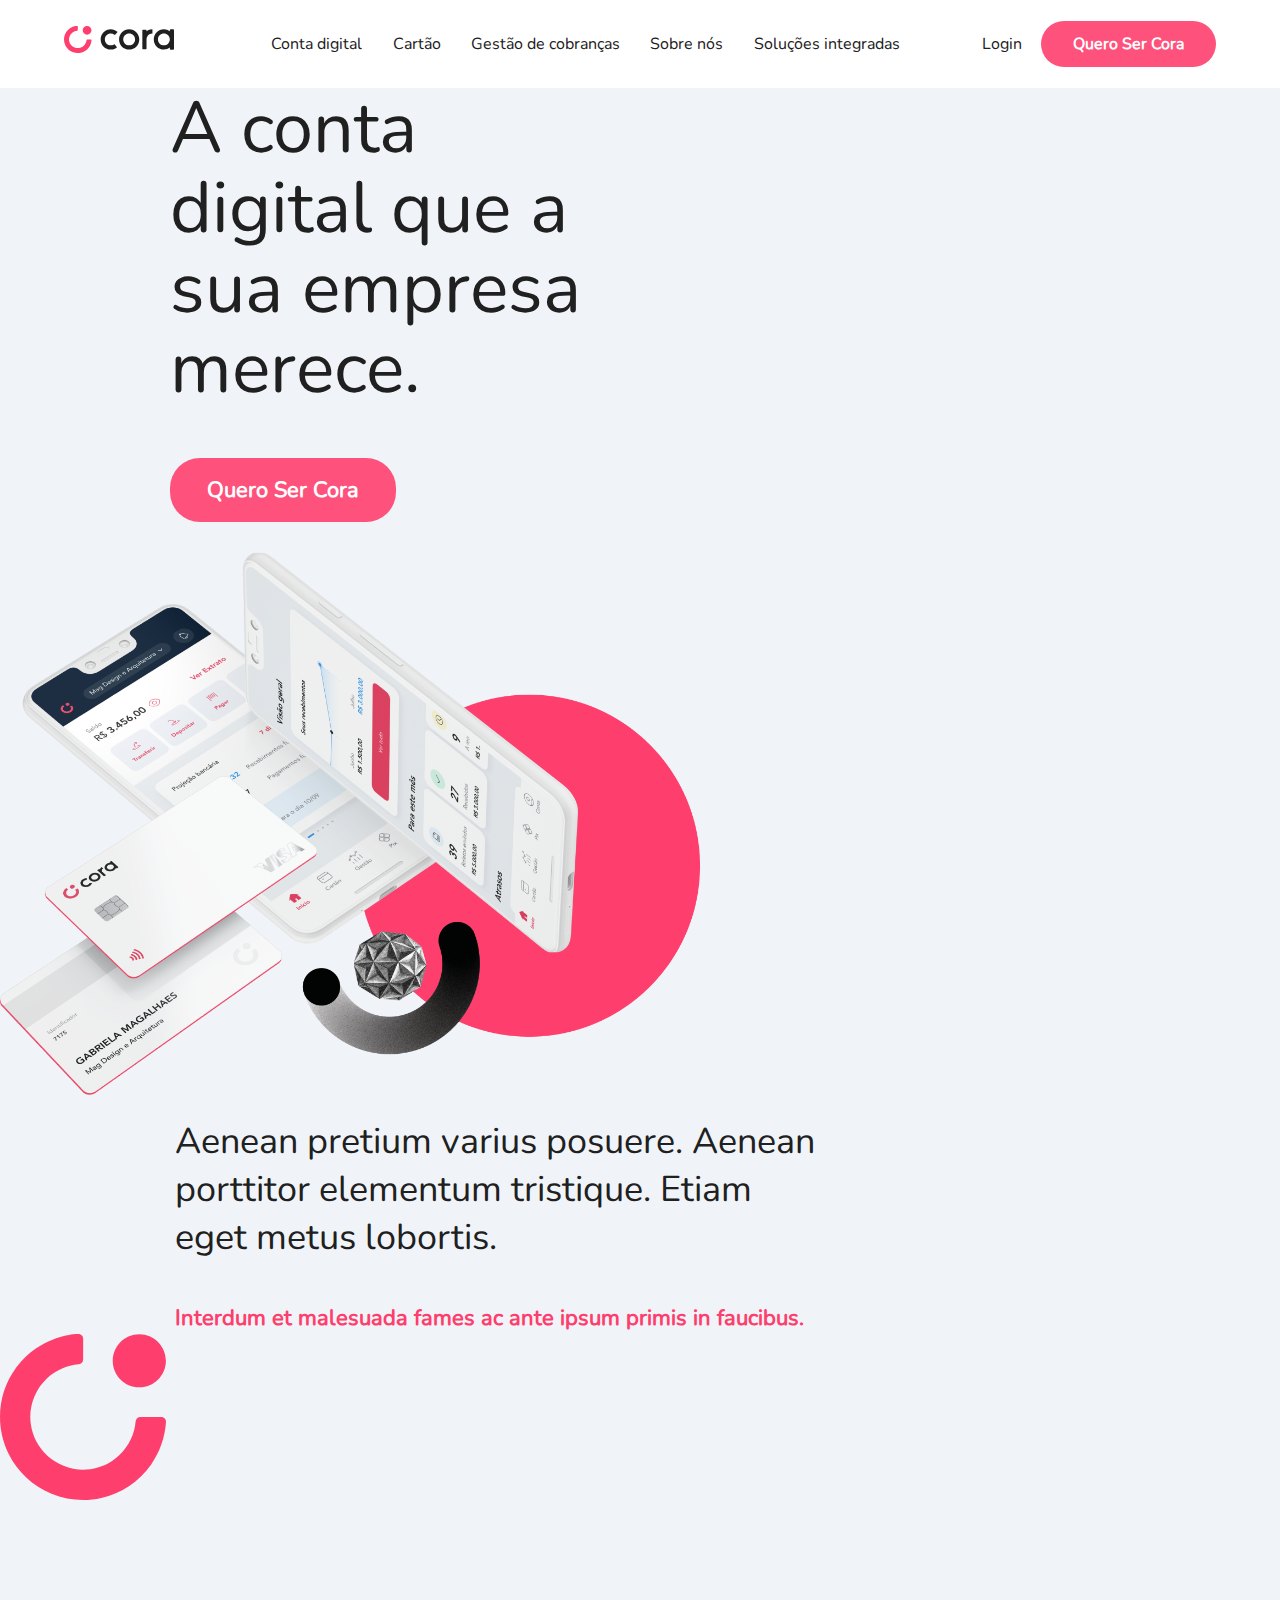
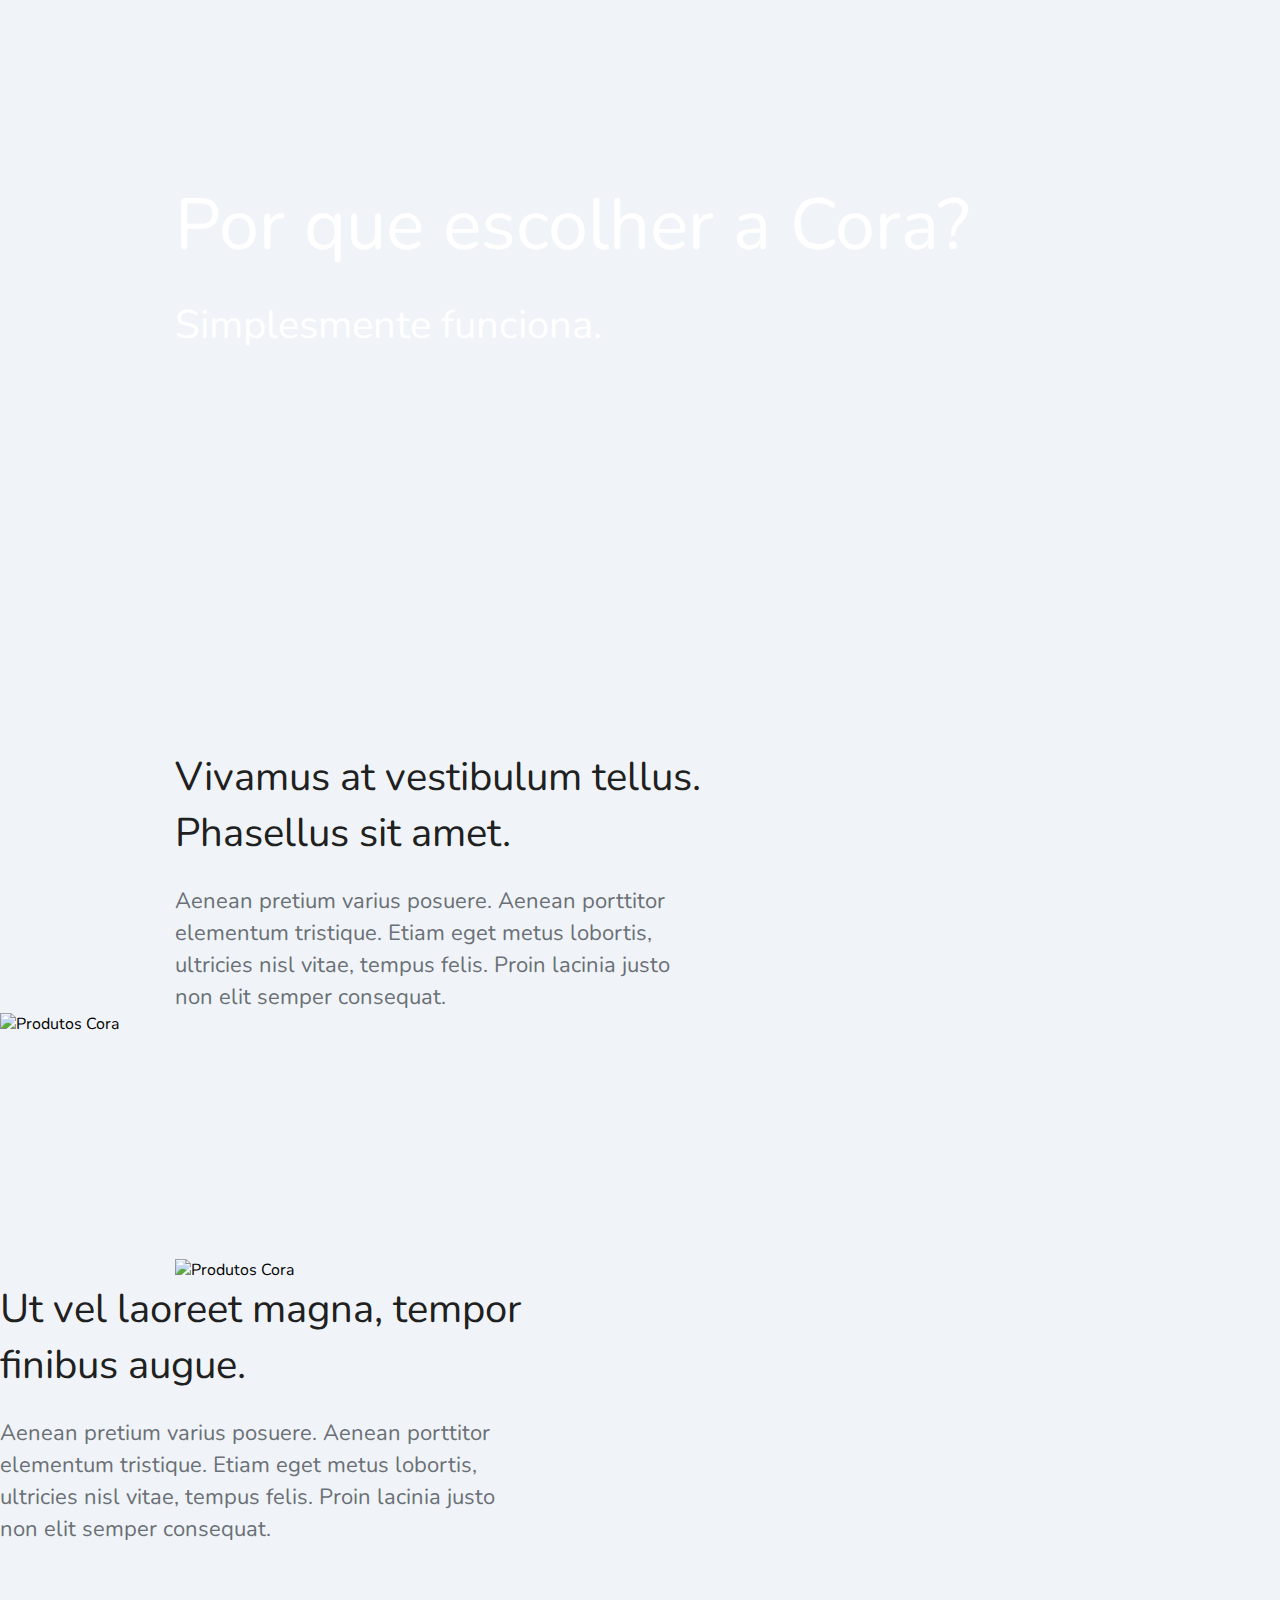
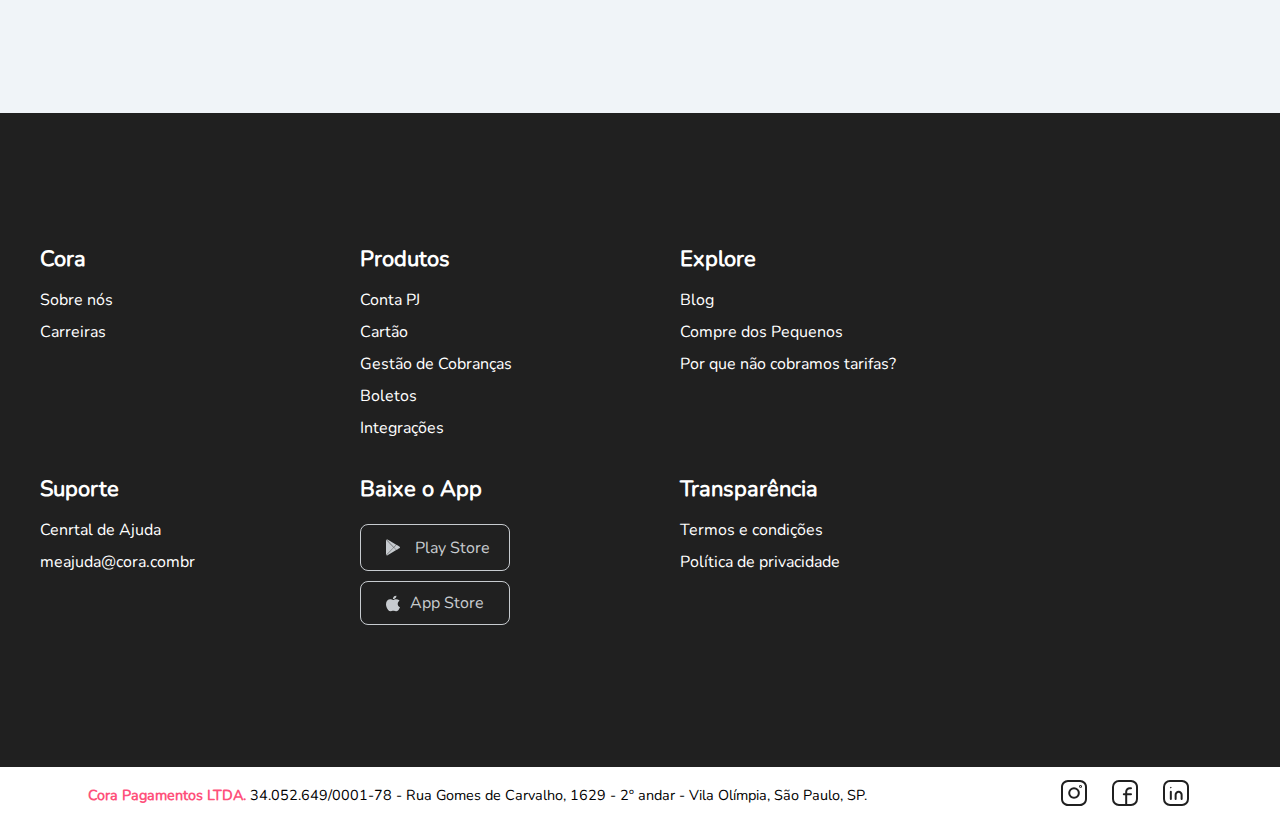
==== commit 4ce8a0c7: "Mobile concluido" ====
--- a/index.html
+++ b/index.html
@@ -14,52 +14,28 @@
 
 <body>
   <header class="header">
-    <a href="./index.html" class="logo">
-      <img src="/assets/img/logo.svg" title="Logo CORA" />
-    </a>
-    <nav id="nav">
-      <button
-        id="btn-mobile"
-        aria-expanded="false"
-        aria-controls="menu"
-        aria-haspopup="true"
-        aria-label="Abrir Menu"
-      >
-      <span id="hamburger"></span>
-      </button>
-      <ul class="menu" role="menu">
-        <li><a href="#">Conta digital</a></li>
-        <li><a href="#">Cartão</a></li>
-        <li><a href="#">Gestão de cobranças</a></li>
-        <li><a href="#">Sobre nós</a></li>
-        <li><a href="#">Soluções integradas</a></li>
-      </ul>
-    </nav>
-  </header>
-  <!-- <header>
-    <div class="header-content">
-      <div class="topo-col-1">
-        <div class="logo">
-          <a href="./index.html">
-            <img src="/assets/img/logo.svg" title="Logo CORA" />
-          </a>
-        </div>
-        <div class="nav-topo">
-          <ul>
-            <li><a href="#">Conta digital</a></li>
-            <li><a href="#">Cartão</a></li>
-            <li><a href="#">Gestão de cobranças</a></li>
-            <li><a href="#">Sobre nós</a></li>
-            <li><a href="#">Soluções integradas</a></li>
-          </ul>
-        </div>
-      </div>
-      <div class="topo-col-2">
+    <div class="header-container">
+      <a href="./index.html" class="logo">
+        <img src="/assets/img/logo.svg" title="Logo CORA" />
+      </a>
+      <nav id="nav">
+        <ul class="menu" role="menu">
+          <li><a href="#">Conta digital</a></li>
+          <li><a href="#">Cartão</a></li>
+          <li><a href="#">Gestão de cobranças</a></li>
+          <li><a href="#">Sobre nós</a></li>
+          <li><a href="#">Soluções integradas</a></li>
+        </ul>
+      </nav>
+      <div class="btn-login">
         <ul>
           <li><a href="#">Login</a></li>
           <li><a href="#"><span class="btn-rosa">Quero Ser Cora</span></a></li>
         </ul>
       </div>
+      <button id="btn-mobile" aria-expanded="false" aria-controls="menu" aria-haspopup="true" aria-label="Abrir Menu">
+        <span id="hamburger"></span>
+      </button>
     </div>
   </header>
 
@@ -103,6 +79,7 @@
             nisl vitae, tempus felis. Proin lacinia justo non elit semper consequat.</p>
         </div>
         <img src="assets/img/product-cora-3.svg" alt="Produtos Cora" class="mr-64" />
+        <div class="mb-img"></div>
       </div>
       <div class="products-description">
         <img src="assets/img/product-cora-4.svg" alt="Produtos Cora" class="ml-175" />
@@ -175,7 +152,7 @@
             src="assets/img/ico-linkedin.svg" alt="Seja Cora no ico-linkedin"></a>
       </div>
     </div>
-  </div> -->
+  </div>
   <script src="assets/script/script.js"></script>
 </body>
 
--- a/assets/style/style-home.css
+++ b/assets/style/style-home.css
@@ -36,16 +36,27 @@
 
 body {
   background-color: rgba(240, 244, 248, 1);
-  word-wrap: break-word;
-  overflow-wrap: break-word;
+  /* word-wrap: break-word;
+  overflow-wrap: break-word; */
 }
 
 .header {
-  display: flex;
-  flex-flow: row wrap;
-  align-items: center;
+  position: fixed;
+  display: flex;
+  flex-flow: row wrap;
+  justify-content: center;
+  align-items: center;
+  width: 100%;
   height: 88px;
-  padding: 1em;
+  z-index: 100;
+  background-color: #fff;
+}
+.header .header-container {
+  display: flex;
+  justify-content: space-between;
+  width: 100%;
+  max-width: 1440px;
+  margin: 0 64px;
 }
 .header .logo a {
   display: flex;
@@ -57,21 +68,55 @@
 .header .menu {
   display: flex;
 }
+
+#nav {
+  display: flex;
+  flex-flow: row wrap;
+  justify-content: space-between;
+}
+
 .header #nav .menu {
-  gap: 0.8em;
+  gap: 0.9em;
   font-size: 1em;
 }
 .header #nav .menu a {
   color: #202020;
   display: block;
-  padding: .5em;
-}
-
-.header .btn-mobile{
+  padding: 0.5em;
+}
+.header #nav .menu a:hover {
+  color: #fe3e6d;
+}
+
+.header .btn-login {
+  display: flex;
+  flex-flow: row wrap;
+  width: fit-content;
+}
+.header .btn-login ul {
+  display: flex;
+  align-items: center;
+  gap: 1.2em;
+}
+
+.header .btn-login a {
+  color: #202020;
+}
+
+.header .btn-login ul li span {
+  height: 48px;
+  padding: 12px 32px;
+}
+
+.header #btn-mobile {
   display: none;
 }
-@media(max-width: 800px){
-  .header .menu {
+
+@media (max-width: 1130px) {
+  .header #btn-mobile {
+    display: block;
+  }
+  #nav .menu {
     display: block;
     position: absolute;
     width: 100%;
@@ -80,25 +125,25 @@
     height: 0;
     background-color: #fdfdfd;
     z-index: 1000;
-    transition: .5s all;
+    transition: 0.5s all;
     visibility: hidden;
     overflow-y: auto;
   }
-  #nav.active .menu{
+  #nav.active .menu {
     height: calc(100vh - 88px);
     visibility: visible;
   }
   #nav .menu a {
     padding: 1rem 0;
     margin: 0 1rem;
-    border-bottom: 1px solid rgba(0,0,0, .05);
+    border-bottom: 1px solid rgba(0, 0, 0, 0.05);
   }
   #nav .menu a:hover {
-    color: #FE3E6D;
+    color: #fe3e6d;
   }
   #btn-mobile {
     display: flex;
-    padding: .5em 1em;
+    padding: 0.5em 1em;
     font-size: 1em;
     cursor: pointer;
     background: none;
@@ -107,11 +152,12 @@
   #hamburger {
     width: 20px;
     border-top: 2px solid;
-    gap: .5em;
+    gap: 0.5em;
     display: block;
   }
-  #hamburger::after, #hamburger::before  {
-    content: '';
+  #hamburger::after,
+  #hamburger::before {
+    content: "";
     display: block;
     width: 20px;
     height: 2px;
@@ -120,13 +166,13 @@
     transition: 0.3s;
     position: relative;
   }
-  #nav.active #hamburger{
+  #nav.active #hamburger {
     border-top-color: transparent;
   }
-  #nav.active #hamburger::before{
+  #nav.active #hamburger::before {
     transform: rotate(135deg);
   }
-  #nav.active #hamburger::after{
+  #nav.active #hamburger::after {
     transform: rotate(-135deg);
     top: -7px;
     position: relative;
@@ -256,6 +302,7 @@
   width: 700px;
 }
 
+
 /*===== info action =====*/
 
 .info-action {
@@ -493,3 +540,138 @@
 .mr-64 {
   margin-right: 64px;
 }
+
+/*===== media query =====*/
+@media (max-width: 700px) {
+  .header .btn-login {
+    display: none;
+  }
+
+  .hero .hero-content {
+    justify-content: center;
+    margin-top: 5%;
+    padding: 10px;
+  }
+  .hero .hero-content .action-register {
+    margin: 15px 0;
+    flex-flow: column nowrap;
+    align-content: center;
+  }
+  .hero .hero-content .action-register h1 {
+    font-size: 3em;
+    line-height: 1.2em;
+    text-align: center;
+  }
+  .hero .hero-content .action-register span {
+    max-width: 100%;
+  }
+  .hero .hero-content .img-hero img {
+    width: 80%;
+  }
+
+  .info-action {
+    padding: 10px;
+    height: max-content !important;
+    margin: 50px 0;
+  }
+  .info-action .text-info {
+    display: flex;
+    flex-flow: column nowrap;
+  }
+
+  .info-action .text-info .action-description {
+    margin: 15px 0;
+    width: auto;
+    line-height: 1.1em;
+    text-align: center;
+  }
+  .info-action .text-info .action-description h2{
+    font-size: 1.5em;
+    line-height: 1.3em;
+    margin-bottom: 10px;
+  }
+  .info-action .text-info .action-description p {
+    font-size: 1.1em;
+  }
+  .info-action .text-info .logo-medio-cora {
+    width: 100%;
+    display: flex;
+    justify-content: center;
+  }
+  .info-action .text-info .logo-medio-cora img {
+    width: 20%;
+    max-width: 80px;
+  }
+
+  .question-cora {
+    padding: 10px;
+    height: 300px !important;
+  }
+  .question-cora .question-content {
+    display: flex;
+    flex-flow: column nowrap;
+    margin: 0 !important;
+    align-items: center;
+  }
+  .question-cora .question-content h2 {
+    margin: 0;
+    font-size: 2em;
+  }
+
+  .products-cora {
+    padding: 10px;
+  }
+  .products-cora .products-content {
+    margin: 0 !important;
+    display: flex;
+    flex-flow: column nowrap;
+  }
+  .products-cora .products-description {
+    margin: 20px 0!important;
+  }
+  .products-cora .products-description div {
+    margin: 0;
+    width: 100% !important;
+    text-align: center;
+  }
+  .products-cora .products-description div h2 {
+    margin: 0;
+    width: 100%;
+    font-size: 1.8em !important;
+    line-height: 1.3em !important;
+  }
+  .products-cora .products-description div p{
+    font-size: 1em !important;
+    line-height: 1.5em !important;
+  }
+  .products-cora .products-content .products-description img {
+    display: none;
+  }
+  .products-cora .products-content .products-description .mb-img {
+    margin-top: 15px;
+    background-image: url(/assets/img/product-cora-3.svg);
+    background-position: center top;
+    background-repeat: no-repeat;
+    background-size: cover;
+    width: 100%;
+    height: 200px;
+  }
+
+
+  .footer-content .footer-links {
+    justify-content: center !important;
+  }
+  .footer-content .footer-links div{
+    margin: 0 !important;
+    align-items: center;
+    margin-bottom: 25px !important;
+  }
+
+  .footer-copy{
+    text-align: center;
+    padding: 10px;
+  }
+  .footer-copy .footer-midias{
+    margin-top: 10px;
+  }
+}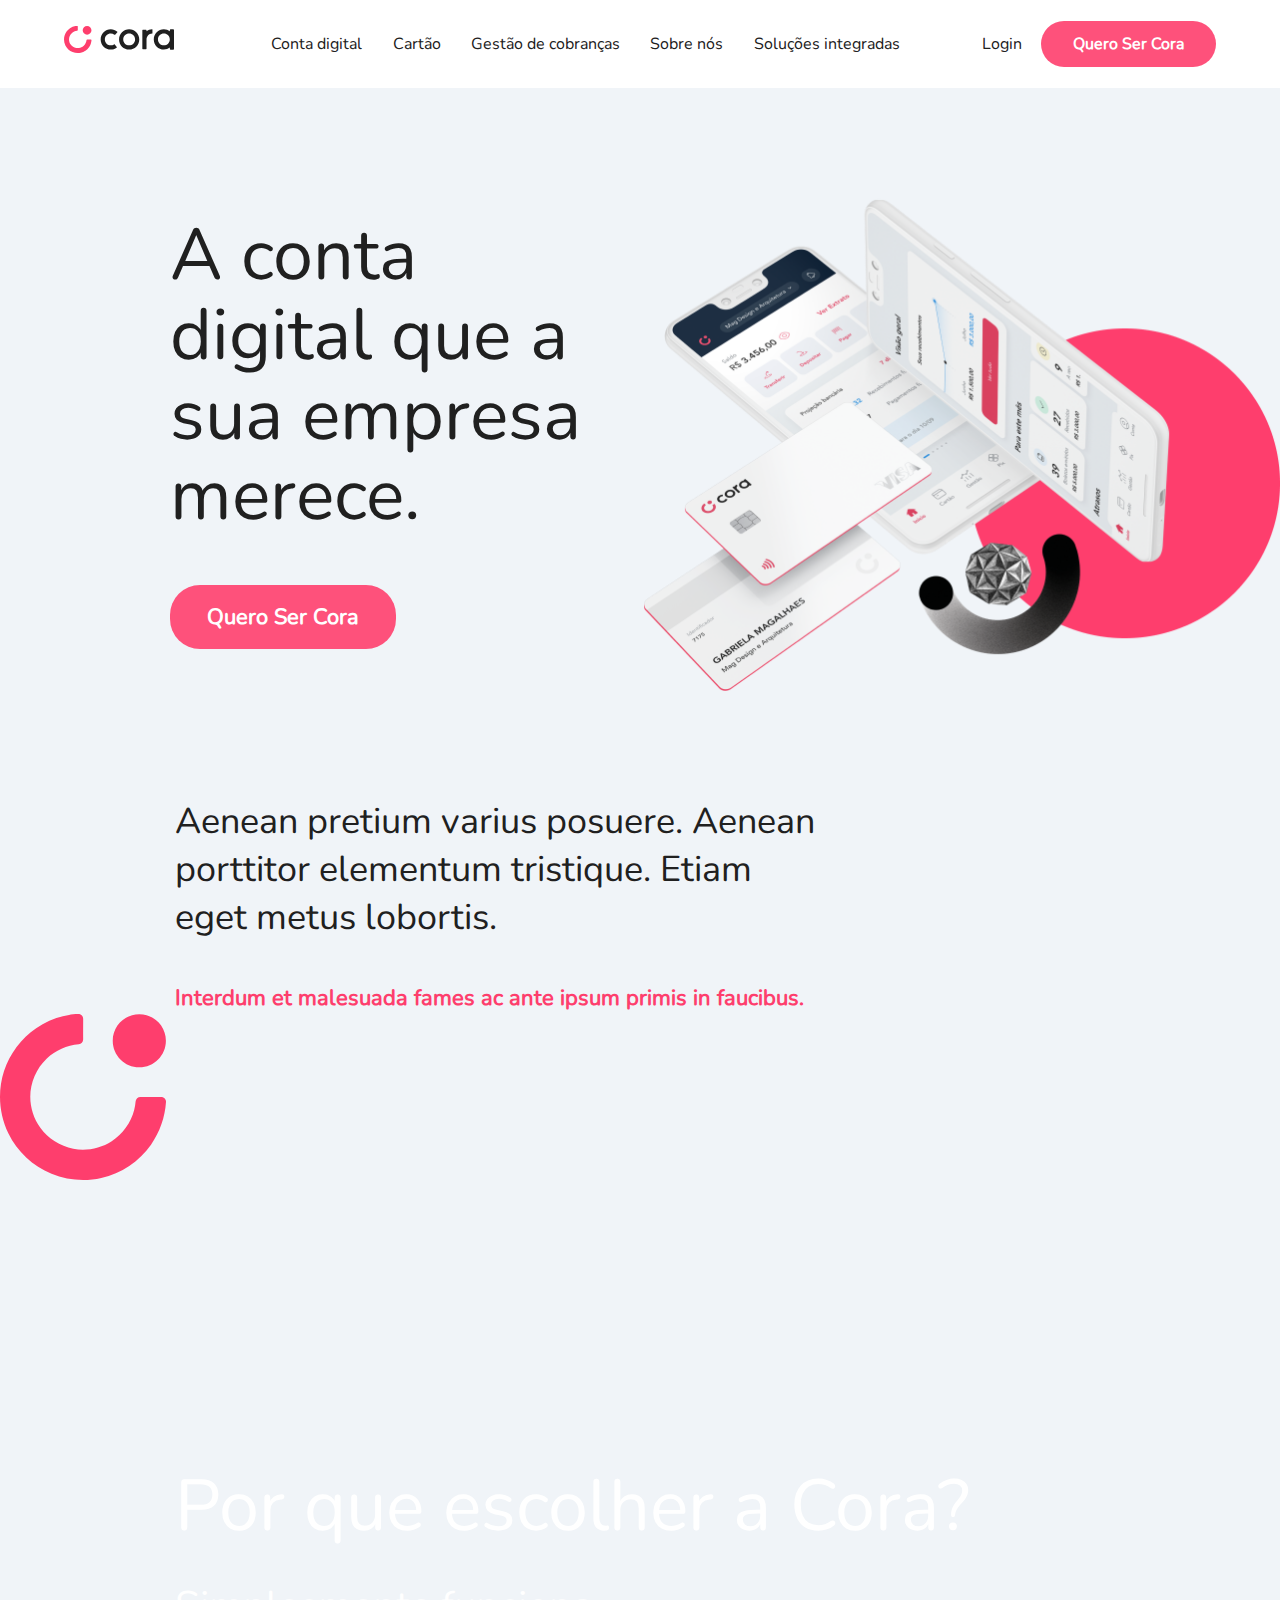
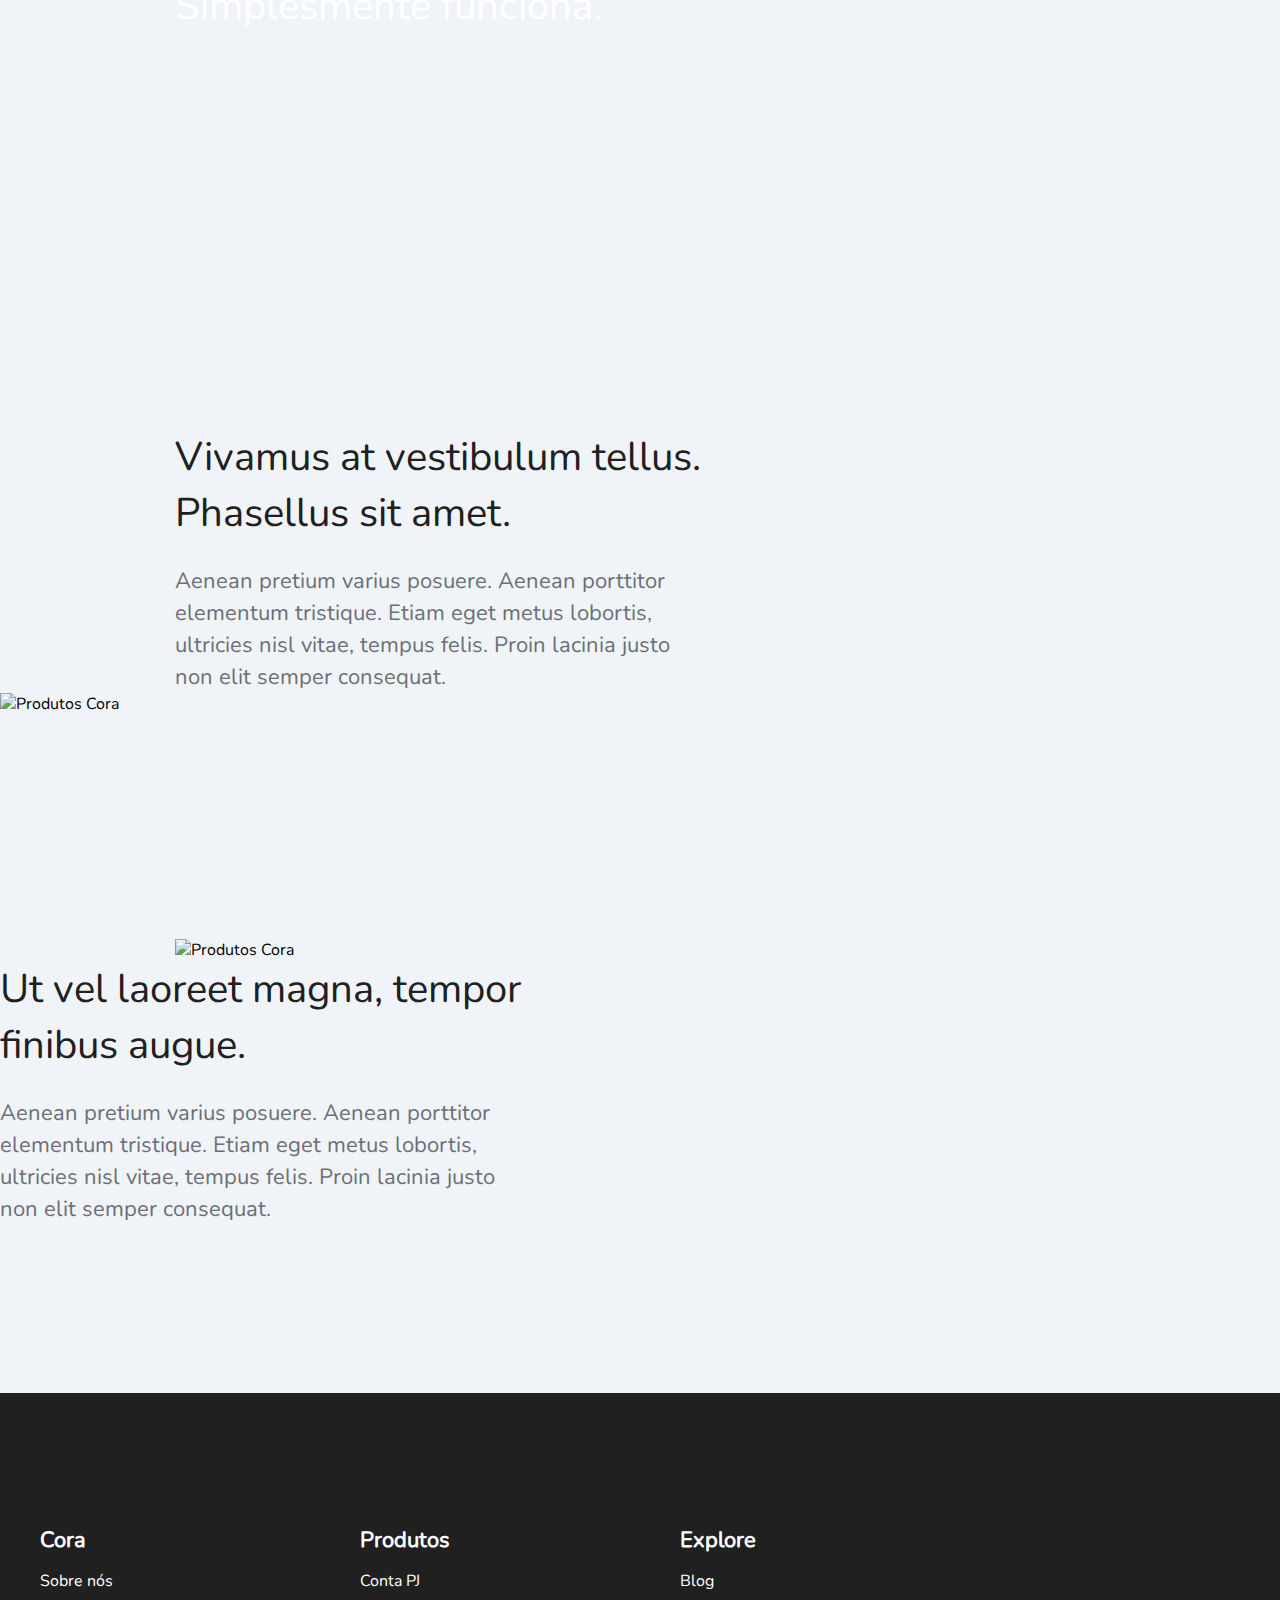
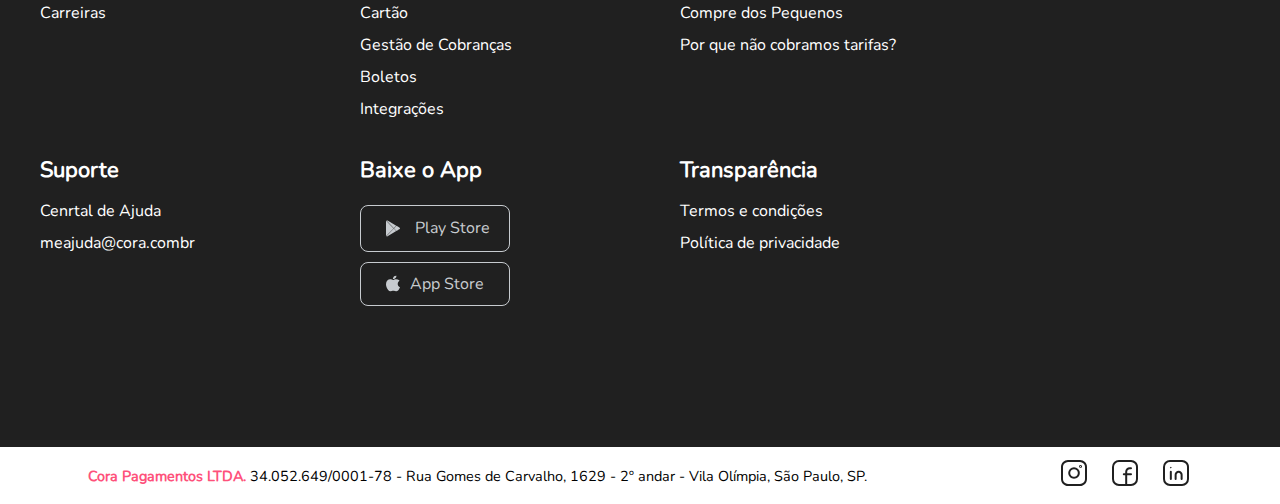
==== commit 77d67698: "Lógica para max width" ====
--- a/index.html
+++ b/index.html
@@ -38,7 +38,7 @@
       </button>
     </div>
   </header>
-
+  
   <section class="hero">
     <div class="hero-content">
       <div class="action-register">
@@ -46,7 +46,7 @@
         <span class="btn-rosa">Quero Ser Cora</span>
       </div>
       <div class="img-hero">
-        <img src="/assets/img/figure-01.png" alt="">
+        <img src="/assets/img/figure-01.png" alt="Produtos Cora">
       </div>
     </div>
   </section>
--- a/assets/style/style-home.css
+++ b/assets/style/style-home.css
@@ -111,6 +111,302 @@
 .header #btn-mobile {
   display: none;
 }
+
+/*====== hero ======*/
+.hero {
+  padding-top: 88px;
+  display: flex;
+  flex-flow: column wrap;
+  justify-content: center;
+  align-content: center;
+  width: 100%;
+}
+
+.hero .hero-content {
+  max-width: 1440px;
+  width: 100%;
+  display: flex;
+  flex-flow: row nowrap;
+  justify-content: space-between;
+  align-content: center;
+  min-height: 687px;
+}
+
+.hero .action-register {
+  display: flex;
+  flex-flow: column nowrap;
+  max-width: 432px;
+  min-width: 300px;
+  margin-left: 170px;
+  justify-content: center;
+}
+.hero .action-register h1 {
+  font-size: 4.5em;
+  line-height: 80px;
+  font-weight: 400;
+}
+
+.hero .action-register span {
+  display: flex;
+  align-items: center;
+  max-width: 226px;
+  height: 64px;
+  font-size: 1.37em;
+  margin-top: 50px;
+}
+
+.hero .img-hero {
+  min-width: 400px;
+  display: flex;
+  align-items: center;
+}
+
+.hero .img-hero img {
+  max-width: 637px;
+  position: relative;
+  max-height: 520px;
+  width: 100%;
+}
+
+/*===== info action =====*/
+
+.info-action {
+  display: flex;
+  flex-flow: row wrap;
+  justify-content: center;
+  align-items: center;
+  width: 100%;
+  height: 428px;
+}
+
+.text-info {
+  max-width: 1440px;
+  width: 100%;
+  display: flex;
+  flex-flow: row wrap;
+  justify-content: space-between;
+}
+
+.text-info .action-description {
+  margin-left: 175px;
+  margin-right: 175px;
+  width: 645px;
+}
+
+.text-info .action-description h2 {
+  font-size: 2.25em;
+  font-weight: 400;
+  line-height: 48px;
+  margin-bottom: 40px;
+}
+.text-info .action-description p {
+  font-size: 1.375em;
+  line-height: 32px;
+  font-weight: 800;
+  color: #fe3e6d;
+}
+
+.text-info .logo-medio-cora {
+  margin-right: 174px;
+  display: flex;
+}
+
+/*===== Question Coras =====*/
+.question-cora {
+  background-image: url(/assets/img/backgroud-action1.svg);
+  background-position: center top;
+  background-repeat: no-repeat;
+  background-size: cover;
+  width: 100%;
+  height: 658px;
+  display: flex;
+  justify-content: center;
+  align-items: center;
+}
+
+.question-cora .question-content {
+  max-width: 1440px;
+  width: 100%;
+  margin-left: 175px;
+}
+.question-cora h2 {
+  font-size: 4.5em;
+  color: #fff;
+  margin-bottom: 24px;
+  margin-top: 25px;
+}
+.question-cora p {
+  font-size: 2.5em;
+  color: #fff;
+  font-weight: 400;
+}
+
+/*===== products cora =====*/
+.products-cora {
+  display: flex;
+  flex-flow: row wrap;
+  justify-content: center;
+  align-items: center;
+  width: 100%;
+}
+.products-cora .products-content {
+  width: 1440px;
+  display: flex;
+  flex-flow: column nowrap;
+  min-height: 671px;
+  justify-content: center;
+  margin: 56px 0;
+}
+.products-cora .products-content .products-description {
+  display: flex;
+  flex-flow: row wrap;
+  justify-content: space-between;
+  align-items: center;
+  margin: 112px 0;
+}
+.products-cora .products-content .products-description img {
+  width: 533px;
+}
+.products-cora .products-content .products-description div {
+  display: flex;
+  flex-flow: column nowrap;
+  width: 532px;
+}
+.products-cora .products-content .products-description div h2 {
+  font-size: 2.5em;
+  font-weight: 400;
+  line-height: 56px;
+  margin-bottom: 24px;
+}
+.products-cora .products-content .products-description div p {
+  font-size: 1.375em;
+  font-weight: 400;
+  line-height: 32px;
+  color: #6b7076;
+}
+
+/*=== configuracao footer ===*/
+footer {
+  width: 100%;
+  min-height: 654px;
+  background-color: #202020;
+  display: flex;
+  justify-content: center;
+  align-items: center;
+  flex-flow: row nowrap;
+}
+
+.footer-content {
+  width: 100%;
+  padding: 10px;
+  max-width: 1440px;
+  color: #fff;
+  display: flex;
+  flex-flow: column nowrap;
+}
+
+.footer-content .footer-links {
+  display: flex;
+  flex-flow: row wrap;
+  justify-content: flex-start;
+  width: 100%;
+}
+.footer-content .footer-links div {
+  display: flex;
+  width: 100%;
+  margin: 10px 30px;
+  max-width: 260px;
+  flex-flow: column nowrap;
+  min-width: 180px;
+  margin-bottom: 15px;
+}
+.footer-content .footer-links h2 {
+  font-size: 1.37em;
+  font-weight: 800;
+  color: #fff;
+  margin-bottom: 15px;
+}
+.footer-content .footer-links p {
+  font-size: 1em;
+  font-weight: 400;
+  color: #fff;
+  cursor: pointer;
+  margin-bottom: 10px;
+}
+.footer-content .footer-links p span:hover {
+  border-bottom: 1px solid #fff;
+}
+.footer-content .footer-links .btn-app {
+  display: flex;
+  justify-content: flex-start;
+  margin: 0;
+}
+footer .btn-app a {
+  display: flex;
+  flex-flow: row nowrap;
+  align-items: center;
+  justify-content: center;
+  border: 1px solid #c7cbcf;
+  border-radius: 8px;
+  padding: 10px 15px;
+  width: 150px;
+  margin: 5px 0;
+  color: #c7cbcf;
+}
+footer .btn-app a img {
+  margin-right: 10px;
+}
+
+.footer-copy {
+  background-color: #fff;
+  width: 100%;
+  display: flex;
+  justify-content: center;
+}
+.copy-content {
+  padding: 10px 0;
+  width: 1440px;
+  display: flex;
+  flex-flow: row wrap;
+  justify-content: space-around;
+  align-items: center;
+  font-size: 0.9em;
+}
+.copy-content span {
+  font-weight: 800;
+  color: rgb(254, 81, 123);
+}
+.copy-content .footer-midias img {
+  margin-left: 15px;
+}
+
+/*=== configuracao itens gerais ===*/
+
+.btn-rosa {
+  background-color: rgb(254, 81, 123);
+  border: none;
+  color: rgb(255, 255, 255);
+  border-radius: 30px;
+  font-weight: 800;
+  width: 100%;
+  cursor: pointer;
+  transition: all 0.3s ease-in-out 0s;
+  text-align: center;
+  -webkit-box-pack: center;
+  justify-content: center;
+  box-shadow: none;
+}
+.btn-rosa:hover {
+  background-color: rgb(243, 55, 102);
+}
+.ml-175 {
+  margin-left: 175px;
+}
+.mr-64 {
+  margin-right: 64px;
+}
+
+/*===== media query =====*/
 
 @media (max-width: 1130px) {
   .header #btn-mobile {
@@ -179,369 +475,6 @@
   }
 }
 
-/*== header =====*/
-/* header {
-  position: fixed;
-  overflow: hidden;
-  width: 100%;
-  height: 88px;
-  display: flex;
-  flex-flow: row nowrap;
-  justify-content: center;
-  background-color: #fff;
-}
-.header-content {
-  display: flex;
-  flex-flow: row wrap;
-  justify-content: space-between;
-  align-items: center;
-  max-width: 1440px;
-  width: 100%;
-  margin: 0 64px;
-}
-.header-content .topo-col-1,
-.topo-col-2 {
-  display: flex;
-  flex-flow: row wrap;
-}
-.header-content .topo-col-1 .logo {
-  width: 110px;
-}
-.header-content .topo-col-1 .logo a {
-  display: flex;
-}
-
-.header-content .topo-col-1 ul,
-.topo-col-2 ul {
-  display: flex;
-  flex-flow: row wrap;
-  justify-content: space-between;
-  margin: 0;
-  padding: 0;
-  align-content: center;
-}
-
-.header-content .topo-col-1 .nav-topo {
-  display: flex;
-}
-
-.header-content .topo-col-1 .nav-topo ul li,
-.topo-col-2 ul li {
-  list-style: none;
-  margin: 0 15px;
-  display: flex;
-  align-items: center;
-}
-.header-content .topo-col-1 ul li a,
-.topo-col-2 ul li a {
-  cursor: pointer;
-  text-decoration: none;
-  font-size: 1em;
-  color: #202020;
-  margin: 0;
-  padding: 0;
-}
-.header-content .topo-col-1 ul li a:hover,
-.topo-col-2 ul li a:hover {
-  color: rgb(254, 62, 109);
-  transition: 0.3s all;
-}
-.header-content .topo-col-2 ul li span {
-  height: 48px;
-  padding: 12px 32px;
-} */
-
-/*====== hero ======*/
-.hero {
-  padding-top: 88px;
-  display: flex;
-  flex-flow: column wrap;
-  justify-content: center;
-  align-content: center;
-  width: 100%;
-}
-
-.hero .hero-content {
-  max-width: 1440px;
-  width: 100%;
-  display: flex;
-  flex-flow: row wrap;
-  justify-content: space-between;
-  align-content: center;
-  min-height: 687px;
-}
-
-.hero .action-register {
-  display: flex;
-  flex-flow: column nowrap;
-  max-width: 432px;
-  margin-left: 170px;
-}
-.hero .action-register h1 {
-  font-size: 4.5em;
-  line-height: 80px;
-  font-weight: 400;
-}
-
-.hero .action-register span {
-  display: flex;
-  align-items: center;
-  max-width: 226px;
-  height: 64px;
-  font-size: 1.37em;
-  margin-top: 50px;
-}
-
-.hero .img-hero {
-  display: flex;
-  justify-content: center;
-  align-items: flex-start;
-}
-
-.hero .img-hero img {
-  width: 700px;
-}
-
-
-/*===== info action =====*/
-
-.info-action {
-  display: flex;
-  flex-flow: row wrap;
-  justify-content: center;
-  align-items: center;
-  width: 100%;
-  height: 428px;
-}
-
-.text-info {
-  max-width: 1440px;
-  width: 100%;
-  display: flex;
-  flex-flow: row wrap;
-  justify-content: space-between;
-}
-
-.text-info .action-description {
-  margin-left: 175px;
-  margin-right: 175px;
-  width: 645px;
-}
-
-.text-info .action-description h2 {
-  font-size: 2.25em;
-  font-weight: 400;
-  line-height: 48px;
-  margin-bottom: 40px;
-}
-.text-info .action-description p {
-  font-size: 1.375em;
-  line-height: 32px;
-  font-weight: 800;
-  color: #fe3e6d;
-}
-
-.text-info .logo-medio-cora {
-  margin-right: 174px;
-  display: flex;
-}
-
-/*===== Question Coras =====*/
-.question-cora {
-  background-image: url(/assets/img/backgroud-action1.svg);
-  background-position: center top;
-  background-repeat: no-repeat;
-  background-size: cover;
-  width: 100%;
-  height: 658px;
-  display: flex;
-  justify-content: center;
-  align-items: center;
-}
-
-.question-cora .question-content {
-  max-width: 1440px;
-  width: 100%;
-  margin-left: 175px;
-}
-.question-cora h2 {
-  font-size: 4.5em;
-  color: #fff;
-  margin-bottom: 24px;
-  margin-top: 25px;
-}
-.question-cora p {
-  font-size: 2.5em;
-  color: #fff;
-  font-weight: 400;
-}
-
-/*===== products cora =====*/
-.products-cora {
-  display: flex;
-  flex-flow: row wrap;
-  justify-content: center;
-  align-items: center;
-  width: 100%;
-}
-.products-cora .products-content {
-  width: 1440px;
-  display: flex;
-  flex-flow: column nowrap;
-  min-height: 671px;
-  justify-content: center;
-  margin: 56px 0;
-}
-.products-cora .products-content .products-description {
-  display: flex;
-  flex-flow: row wrap;
-  justify-content: space-between;
-  align-items: center;
-  margin: 112px 0;
-}
-.products-cora .products-content .products-description img {
-  width: 533px;
-}
-.products-cora .products-content .products-description div {
-  display: flex;
-  flex-flow: column nowrap;
-  width: 532px;
-}
-.products-cora .products-content .products-description div h2 {
-  font-size: 2.5em;
-  font-weight: 400;
-  line-height: 56px;
-  margin-bottom: 24px;
-}
-.products-cora .products-content .products-description div p {
-  font-size: 1.375em;
-  font-weight: 400;
-  line-height: 32px;
-  color: #6b7076;
-}
-
-/*=== configuracao footer ===*/
-footer {
-  width: 100%;
-  min-height: 654px;
-  background-color: #202020;
-  display: flex;
-  justify-content: center;
-  align-items: center;
-  flex-flow: row nowrap;
-}
-
-.footer-content {
-  width: 100%;
-  padding: 10px;
-  max-width: 1440px;
-  color: #fff;
-  display: flex;
-  flex-flow: column nowrap;
-}
-
-.footer-content .footer-links {
-  display: flex;
-  flex-flow: row wrap;
-  justify-content: flex-start;
-  width: 100%;
-}
-.footer-content .footer-links div {
-  display: flex;
-  width: 100%;
-  margin: 10px 30px;
-  max-width: 260px;
-  flex-flow: column nowrap;
-  min-width: 180px;
-  margin-bottom: 15px;
-}
-.footer-content .footer-links h2 {
-  font-size: 1.37em;
-  font-weight: 800;
-  color: #fff;
-  margin-bottom: 15px;
-}
-.footer-content .footer-links p {
-  font-size: 1em;
-  font-weight: 400;
-  color: #fff;
-  cursor: pointer;
-  margin-bottom: 10px;
-}
-.footer-content .footer-links p span:hover {
-  border-bottom: 1px solid #fff;
-}
-.footer-content .footer-links .btn-app {
-  display: flex;
-  justify-content: flex-start;
-  margin: 0;
-}
-footer .btn-app a {
-  display: flex;
-  flex-flow: row nowrap;
-  align-items: center;
-  justify-content: center;
-  border: 1px solid #c7cbcf;
-  border-radius: 8px;
-  padding: 10px 15px;
-  width: 150px;
-  margin: 5px 0;
-  color: #c7cbcf;
-}
-footer .btn-app a img {
-  margin-right: 10px;
-}
-
-.footer-copy {
-  background-color: #fff;
-  width: 100%;
-  display: flex;
-  justify-content: center;
-}
-.copy-content {
-  padding: 10px 0;
-  width: 1440px;
-  display: flex;
-  flex-flow: row wrap;
-  justify-content: space-around;
-  align-items: center;
-  font-size: 0.9em;
-}
-.copy-content span {
-  font-weight: 800;
-  color: rgb(254, 81, 123);
-}
-.copy-content .footer-midias img {
-  margin-left: 15px;
-}
-
-/*=== configuracao itens gerais ===*/
-
-.btn-rosa {
-  background-color: rgb(254, 81, 123);
-  border: none;
-  color: rgb(255, 255, 255);
-  border-radius: 30px;
-  font-weight: 800;
-  width: 100%;
-  cursor: pointer;
-  transition: all 0.3s ease-in-out 0s;
-  text-align: center;
-  -webkit-box-pack: center;
-  justify-content: center;
-  box-shadow: none;
-}
-.btn-rosa:hover {
-  background-color: rgb(243, 55, 102);
-}
-.ml-175 {
-  margin-left: 175px;
-}
-.mr-64 {
-  margin-right: 64px;
-}
-
-/*===== media query =====*/
 @media (max-width: 700px) {
   .header .btn-login {
     display: none;
@@ -585,7 +518,7 @@
     line-height: 1.1em;
     text-align: center;
   }
-  .info-action .text-info .action-description h2{
+  .info-action .text-info .action-description h2 {
     font-size: 1.5em;
     line-height: 1.3em;
     margin-bottom: 10px;
@@ -627,7 +560,7 @@
     flex-flow: column nowrap;
   }
   .products-cora .products-description {
-    margin: 20px 0!important;
+    margin: 20px 0 !important;
   }
   .products-cora .products-description div {
     margin: 0;
@@ -640,7 +573,7 @@
     font-size: 1.8em !important;
     line-height: 1.3em !important;
   }
-  .products-cora .products-description div p{
+  .products-cora .products-description div p {
     font-size: 1em !important;
     line-height: 1.5em !important;
   }
@@ -657,21 +590,20 @@
     height: 200px;
   }
 
-
   .footer-content .footer-links {
     justify-content: center !important;
   }
-  .footer-content .footer-links div{
+  .footer-content .footer-links div {
     margin: 0 !important;
     align-items: center;
     margin-bottom: 25px !important;
   }
 
-  .footer-copy{
+  .footer-copy {
     text-align: center;
     padding: 10px;
   }
-  .footer-copy .footer-midias{
+  .footer-copy .footer-midias {
     margin-top: 10px;
   }
-}+}
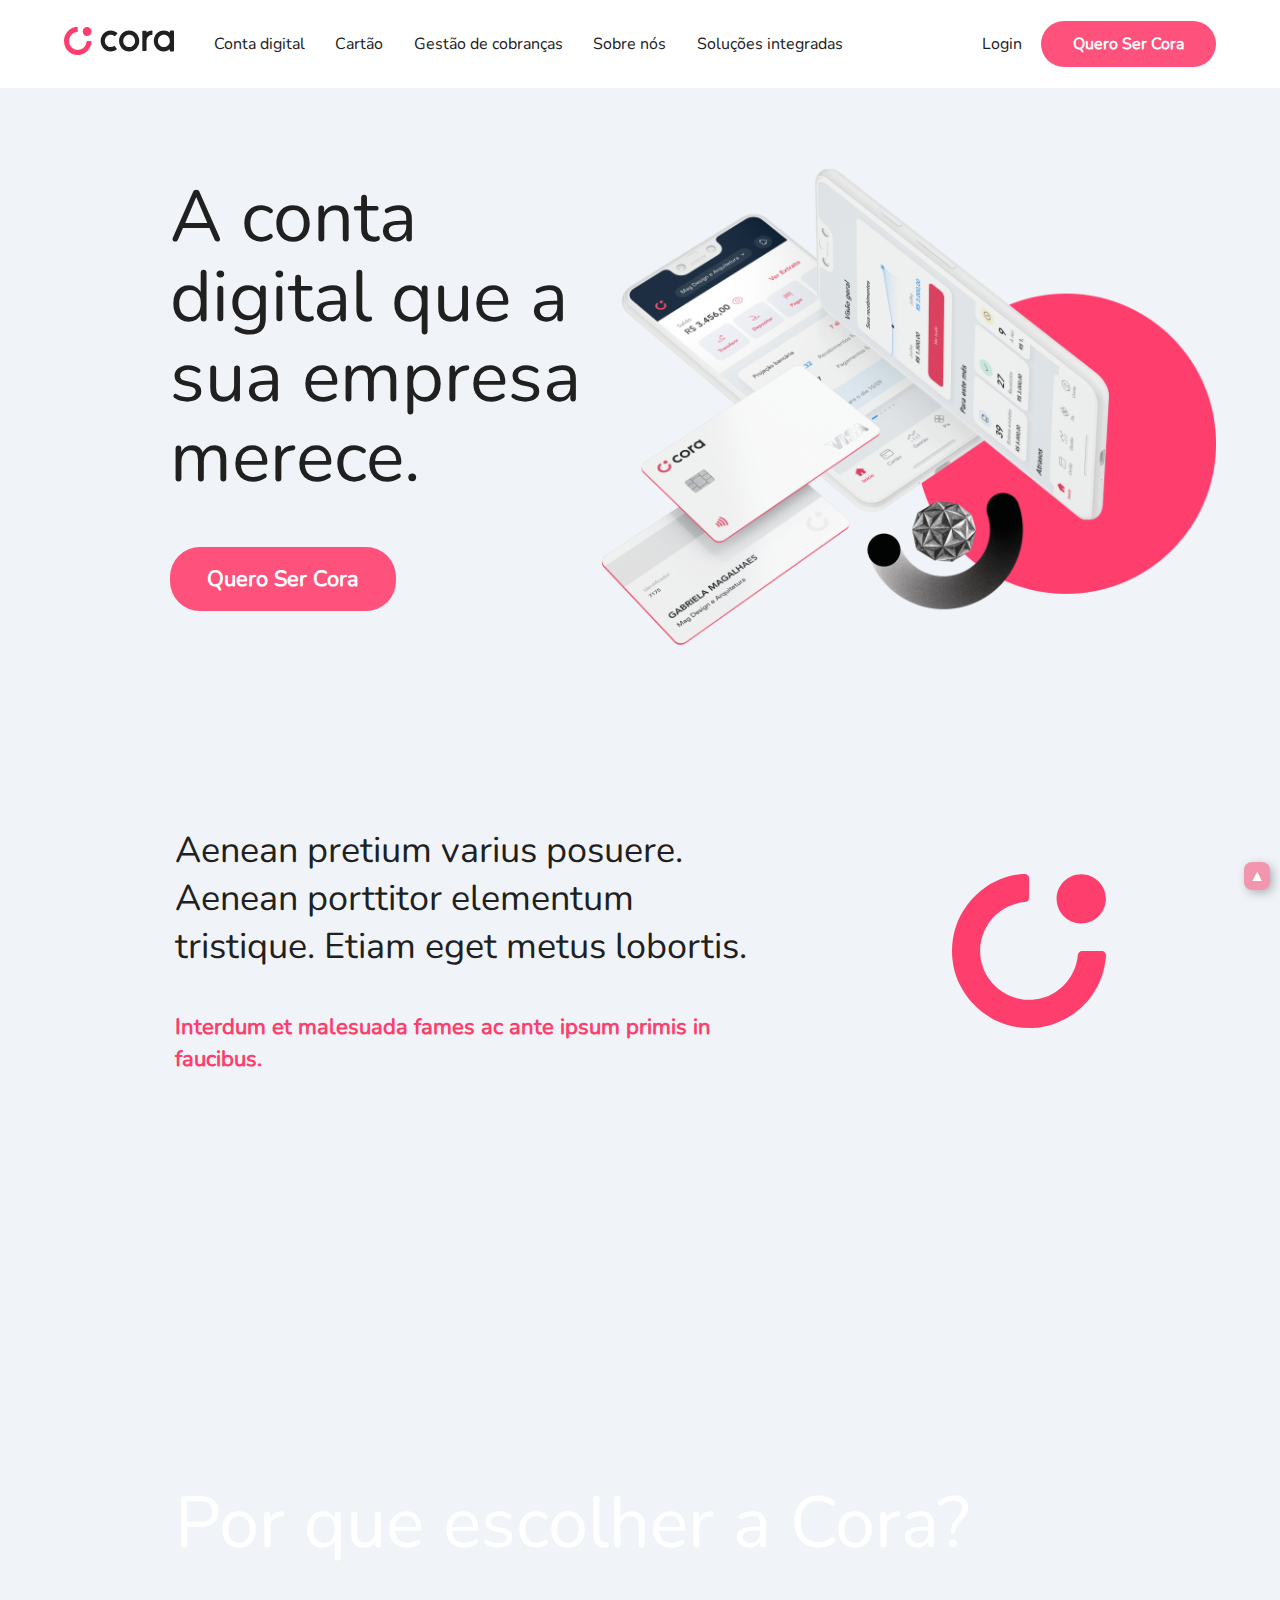
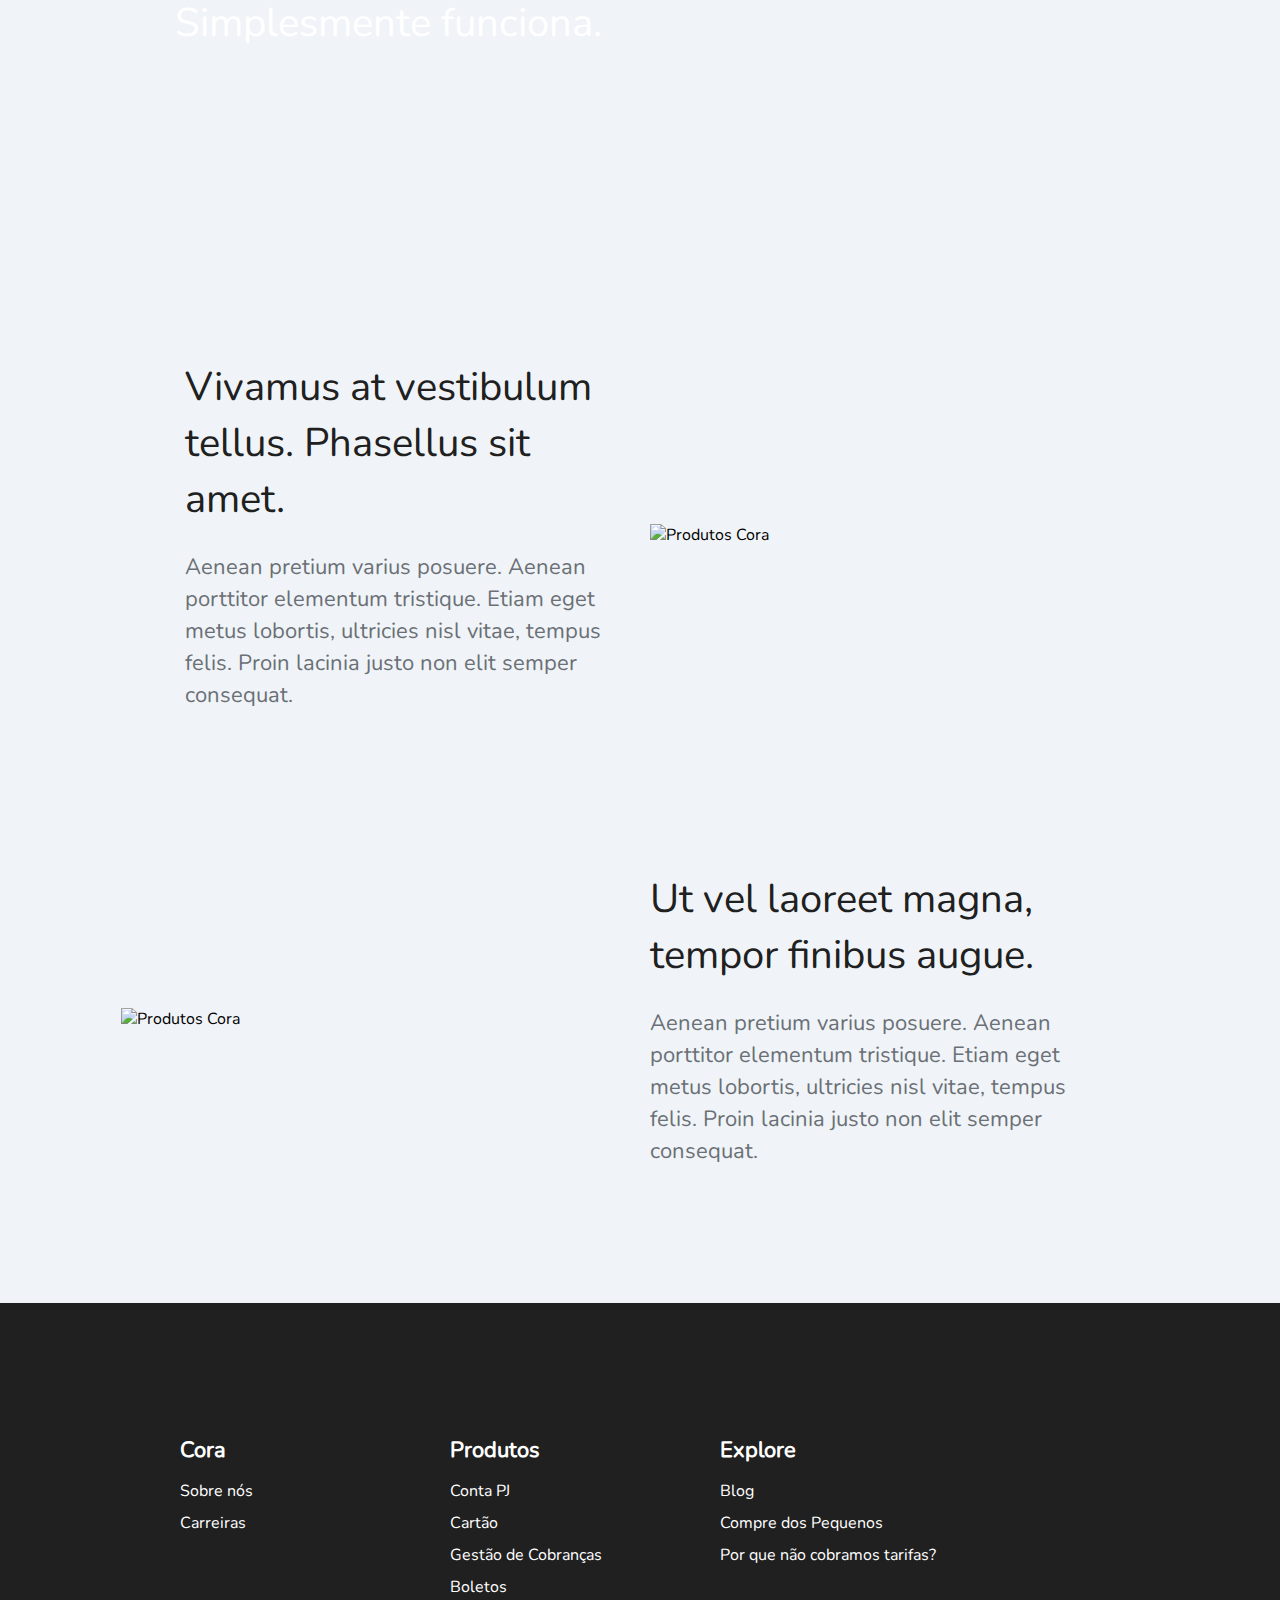
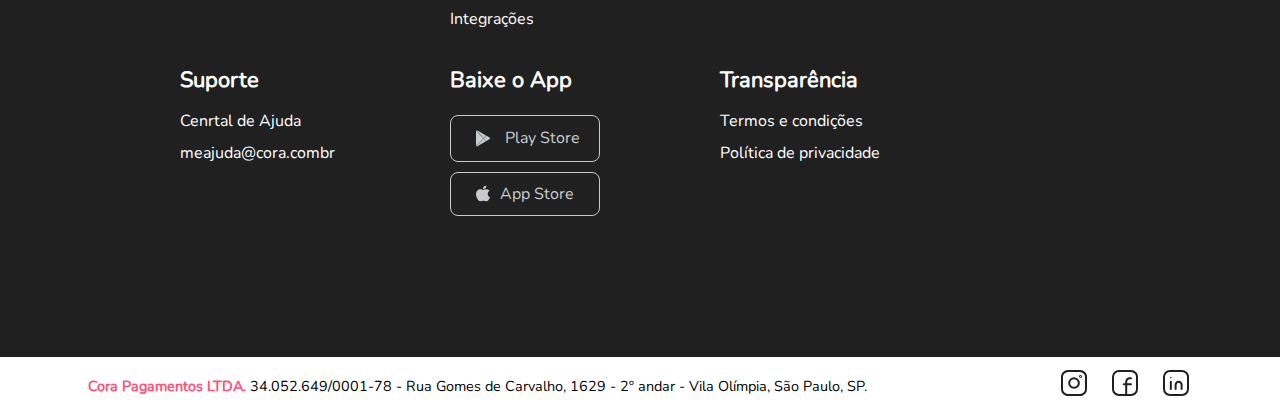
==== commit 2ee075b0: "Criando toTop" ====
--- a/index.html
+++ b/index.html
@@ -15,18 +15,20 @@
 <body>
   <header class="header">
     <div class="header-container">
-      <a href="./index.html" class="logo">
-        <img src="/assets/img/logo.svg" title="Logo CORA" />
-      </a>
-      <nav id="nav">
-        <ul class="menu" role="menu">
-          <li><a href="#">Conta digital</a></li>
-          <li><a href="#">Cartão</a></li>
-          <li><a href="#">Gestão de cobranças</a></li>
-          <li><a href="#">Sobre nós</a></li>
-          <li><a href="#">Soluções integradas</a></li>
-        </ul>
-      </nav>
+      <div class="header-links">
+        <a href="./index.html" class="logo">
+          <img src="/assets/img/logo.svg" title="Logo CORA" />
+        </a>
+        <nav id="nav">
+          <ul class="menu" role="menu">
+            <li><a href="#">Conta digital</a></li>
+            <li><a href="#">Cartão</a></li>
+            <li><a href="#">Gestão de cobranças</a></li>
+            <li><a href="#">Sobre nós</a></li>
+            <li><a href="#">Soluções integradas</a></li>
+          </ul>
+        </nav>
+      </div>
       <div class="btn-login">
         <ul>
           <li><a href="#">Login</a></li>
@@ -38,7 +40,7 @@
       </button>
     </div>
   </header>
-  
+
   <section class="hero">
     <div class="hero-content">
       <div class="action-register">
@@ -73,17 +75,21 @@
   <section class="products-cora">
     <div class="products-content">
       <div class="products-description">
-        <div class="ml-175">
+        <div class="">
           <h2>Vivamus at vestibulum tellus. Phasellus sit amet.</h2>
           <p>Aenean pretium varius posuere. Aenean porttitor elementum tristique. Etiam eget metus lobortis, ultricies
             nisl vitae, tempus felis. Proin lacinia justo non elit semper consequat.</p>
         </div>
-        <img src="assets/img/product-cora-3.svg" alt="Produtos Cora" class="mr-64" />
-        <div class="mb-img"></div>
+        <div>
+          <img src="assets/img/product-cora-3.svg" alt="Produtos Cora" class="mr-64" />
+        </div>
+        <!-- <div class="mb-img"></div> -->
       </div>
       <div class="products-description">
-        <img src="assets/img/product-cora-4.svg" alt="Produtos Cora" class="ml-175" />
-        <div class="mr-64">
+        <div>
+          <img src="assets/img/product-cora-4.svg" alt="Produtos Cora" class="ml-64" />
+        </div>
+        <div class="">
           <h2>Ut vel laoreet magna, tempor finibus augue.</h2>
           <p>Aenean pretium varius posuere. Aenean porttitor elementum tristique. Etiam eget metus lobortis, ultricies
             nisl vitae, tempus felis. Proin lacinia justo non elit semper consequat.</p>
@@ -91,6 +97,7 @@
       </div>
     </div>
   </section>
+  <div id="to-top">&#9650;</div>
   <footer>
     <div class="footer-content">
       <div class="footer-links">
--- a/assets/style/style-home.css
+++ b/assets/style/style-home.css
@@ -1,5 +1,3 @@
-/* @import url("https://fonts.googleapis.com/css2?family=Nunito:ital,wght@0,200;0,300;0,400;0,500;0,600;0,700;0,800;0,900;1,200;1,300;1,400;1,600;1,700;1,800;1,900&display=swap"); */
-
 @font-face {
   font-family: "Nunito";
   src: url("/assets/fonts/Nunito-VariableFont_wght.ttf") format("truetype"),
@@ -36,8 +34,6 @@
 
 body {
   background-color: rgba(240, 244, 248, 1);
-  /* word-wrap: break-word;
-  overflow-wrap: break-word; */
 }
 
 .header {
@@ -58,12 +54,16 @@
   max-width: 1440px;
   margin: 0 64px;
 }
-.header .logo a {
-  display: flex;
-}
-.header .logo img {
+.header .header-container .header-links {
+  display: flex;
+  align-items: center;
+  gap: 2em;
+}
+.header .header-links .logo a {
+  display: flex;
+}
+.header .header-links .logo img {
   width: 110px;
-  margin-right: 15px;
 }
 .header .menu {
   display: flex;
@@ -114,7 +114,6 @@
 
 /*====== hero ======*/
 .hero {
-  padding-top: 88px;
   display: flex;
   flex-flow: column wrap;
   justify-content: center;
@@ -123,6 +122,7 @@
 }
 
 .hero .hero-content {
+  margin-top: 50px;
   max-width: 1440px;
   width: 100%;
   display: flex;
@@ -159,12 +159,14 @@
   min-width: 400px;
   display: flex;
   align-items: center;
+  justify-items: flex-start;
+  margin-right: 64px;
 }
 
 .hero .img-hero img {
   max-width: 637px;
+  max-height: 520px;
   position: relative;
-  max-height: 520px;
   width: 100%;
 }
 
@@ -183,7 +185,7 @@
   max-width: 1440px;
   width: 100%;
   display: flex;
-  flex-flow: row wrap;
+  flex-flow: row nowrap;
   justify-content: space-between;
 }
 
@@ -209,6 +211,15 @@
 .text-info .logo-medio-cora {
   margin-right: 174px;
   display: flex;
+  min-width: 50px;
+  align-items: center;
+}
+.text-info .logo-medio-cora img {
+  position: relative;
+  width: 100%;
+  max-width: 165px;
+  max-height: 166px;
+  min-width: 150px;
 }
 
 /*===== Question Coras =====*/
@@ -228,6 +239,7 @@
   max-width: 1440px;
   width: 100%;
   margin-left: 175px;
+  padding-top: 110px;
 }
 .question-cora h2 {
   font-size: 4.5em;
@@ -244,33 +256,40 @@
 /*===== products cora =====*/
 .products-cora {
   display: flex;
-  flex-flow: row wrap;
-  justify-content: center;
-  align-items: center;
-  width: 100%;
+  width: 100%;
+  justify-content: center;
 }
 .products-cora .products-content {
-  width: 1440px;
+  max-width: 1440px;
   display: flex;
   flex-flow: column nowrap;
   min-height: 671px;
   justify-content: center;
   margin: 56px 0;
+  width: 100%;
+  padding: 0 175px;
 }
 .products-cora .products-content .products-description {
   display: flex;
-  flex-flow: row wrap;
+  flex-flow: row nowrap;
   justify-content: space-between;
   align-items: center;
-  margin: 112px 0;
+  margin: 80px 0;
 }
 .products-cora .products-content .products-description img {
-  width: 533px;
-}
+  max-width: 533px;
+  max-height: 391px;
+  width: 100%;
+  position: relative;
+}
+
 .products-cora .products-content .products-description div {
   display: flex;
   flex-flow: column nowrap;
-  width: 532px;
+  max-width: 532px;
+  width: 100%;
+  min-width: 350px;
+  padding: 0 10px;
 }
 .products-cora .products-content .products-description div h2 {
   font-size: 2.5em;
@@ -298,7 +317,7 @@
 
 .footer-content {
   width: 100%;
-  padding: 10px;
+  padding: 10px 175px;
   max-width: 1440px;
   color: #fff;
   display: flex;
@@ -314,7 +333,7 @@
 .footer-content .footer-links div {
   display: flex;
   width: 100%;
-  margin: 10px 30px;
+  margin: 10px 5px;
   max-width: 260px;
   flex-flow: column nowrap;
   min-width: 180px;
@@ -382,6 +401,19 @@
 
 /*=== configuracao itens gerais ===*/
 
+#to-top{
+  background-color:rgba(243, 55, 102, 0.5);
+  color: #fff;
+  padding:3px 5px;
+  border-radius: 8px;
+  position: fixed;
+  right: 10px;
+  bottom: 10px;
+  box-shadow: 3px 3px 10px #3335;
+  z-index: 200;
+  cursor: pointer;
+}
+
 .btn-rosa {
   background-color: rgb(254, 81, 123);
   border: none;
@@ -403,12 +435,15 @@
   margin-left: 175px;
 }
 .mr-64 {
-  margin-right: 64px;
+  margin-right: -64px;
+}
+.ml-64 {
+  margin-left: -64px;
 }
 
 /*===== media query =====*/
 
-@media (max-width: 1130px) {
+@media (max-width: 1147px) {
   .header #btn-mobile {
     display: block;
   }
@@ -473,15 +508,30 @@
     top: -7px;
     position: relative;
   }
-}
-
-@media (max-width: 700px) {
-  .header .btn-login {
-    display: none;
-  }
-
+
+  .info-action {
+    margin-bottom: 50px;
+  }
+  .footer-content {
+    margin: 0;
+    padding: 0 20px;
+  }
+}
+
+@media (max-width: 1050px) {
+  .products-content {
+    padding: 20px !important;
+  }
+  .products-content .products-description img {
+    margin: 0 !important;
+  }
+}
+
+@media (max-width: 950px) {
   .hero .hero-content {
     justify-content: center;
+    flex-flow: column nowrap;
+    align-items: center;
     margin-top: 5%;
     padding: 10px;
   }
@@ -489,6 +539,8 @@
     margin: 15px 0;
     flex-flow: column nowrap;
     align-content: center;
+    z-index: 10;
+    position: relative;
   }
   .hero .hero-content .action-register h1 {
     font-size: 3em;
@@ -498,98 +550,139 @@
   .hero .hero-content .action-register span {
     max-width: 100%;
   }
+  .hero .hero-content .img-hero {
+    margin: 0;
+    display: flex;
+    align-items: center;
+    position: absolute;
+    z-index: 0;
+    top: 5;
+    min-width: none;
+  }
+  .hero .hero-content .img-hero img {
+    opacity: 0.2;
+  }
+
+  .info-action {
+    height: auto !important;
+  }
+  .text-info {
+    flex-flow: column;
+    align-items: center;
+  }
+  .text-info .action-description {
+    padding: 10px 20px;
+    width: 100%;
+    text-align: center;
+  }
+  .text-info .logo-medio-cora {
+    width: 100%;
+    margin: 15px 0;
+    justify-content: center;
+  }
+  .text-info .logo-medio-cora img {
+    position: relative;
+    min-width: auto;
+    width: 20%;
+  }
+
+  .question-cora {
+    height: max-content;
+    padding: 45px 15px;
+  }
+  .question-cora .question-content {
+    padding: 0 15px;
+    margin: 0;
+    text-align: center;
+  }
+  .question-cora .question-content h2 {
+    font-size: 2.5em;
+    margin: 0;
+  }
+  .question-cora .question-content p {
+    font-size: 1.5em;
+  }
+
+  .footer-copy {
+    text-align: center;
+    padding: 10px;
+  }
+  .footer-copy .footer-midias {
+    margin-top: 10px;
+  }
+}
+
+@media (max-width: 780px) {
+  .text-info .logo-medio-cora img {
+    width: 10%;
+  }
+}
+
+@media (max-width: 750px) {
+  .products-cora .products-content {
+    padding: 0;
+    margin: 0;
+  }
+  .products-cora .products-content .products-description {
+    flex-flow: column nowrap;
+    margin-bottom: 10px;
+    text-align: center;
+  }
+  .products-cora .products-content .products-description:last-child {
+    flex-flow: column-reverse nowrap;
+  }
+  .products-cora .products-content .products-description div h2 {
+    font-size: 2em;
+    line-height: 40px;
+    margin-bottom: 20px;
+  }
+  .products-cora .products-content .products-description div p {
+    font-size: 1.3em;
+    margin-bottom: 10px;
+  }
+
+  .products-cora .products-content .products-description img {
+    width: 100%;
+    position: relative;
+  }
+}
+
+@media (max-width: 560px) {
+  .header .btn-login {
+    display: none;
+  }
+
+  .hero .hero-content {
+    min-height: 500px;
+    margin-top: 50px;
+  }
+
+  .hero .hero-content .action-register h1 {
+    font-size: 2.5em;
+    line-height: 1.2em;
+    text-align: center;
+  }
+
+  .hero .hero-content .img-hero {
+    min-width: none;
+    align-items: center !important;
+    justify-content: center;
+  }
   .hero .hero-content .img-hero img {
     width: 80%;
   }
-
-  .info-action {
-    padding: 10px;
-    height: max-content !important;
-    margin: 50px 0;
-  }
-  .info-action .text-info {
-    display: flex;
-    flex-flow: column nowrap;
-  }
-
-  .info-action .text-info .action-description {
-    margin: 15px 0;
-    width: auto;
-    line-height: 1.1em;
-    text-align: center;
-  }
   .info-action .text-info .action-description h2 {
-    font-size: 1.5em;
+    font-size: 2em;
     line-height: 1.3em;
     margin-bottom: 10px;
+    padding: 0;
   }
   .info-action .text-info .action-description p {
     font-size: 1.1em;
   }
-  .info-action .text-info .logo-medio-cora {
-    width: 100%;
-    display: flex;
-    justify-content: center;
-  }
-  .info-action .text-info .logo-medio-cora img {
-    width: 20%;
-    max-width: 80px;
-  }
-
-  .question-cora {
-    padding: 10px;
-    height: 300px !important;
-  }
-  .question-cora .question-content {
-    display: flex;
-    flex-flow: column nowrap;
-    margin: 0 !important;
-    align-items: center;
-  }
-  .question-cora .question-content h2 {
-    margin: 0;
-    font-size: 2em;
-  }
-
-  .products-cora {
-    padding: 10px;
-  }
-  .products-cora .products-content {
-    margin: 0 !important;
-    display: flex;
-    flex-flow: column nowrap;
-  }
-  .products-cora .products-description {
-    margin: 20px 0 !important;
-  }
-  .products-cora .products-description div {
-    margin: 0;
-    width: 100% !important;
-    text-align: center;
-  }
-  .products-cora .products-description div h2 {
-    margin: 0;
-    width: 100%;
-    font-size: 1.8em !important;
-    line-height: 1.3em !important;
-  }
-  .products-cora .products-description div p {
-    font-size: 1em !important;
-    line-height: 1.5em !important;
-  }
-  .products-cora .products-content .products-description img {
-    display: none;
-  }
-  .products-cora .products-content .products-description .mb-img {
-    margin-top: 15px;
-    background-image: url(/assets/img/product-cora-3.svg);
-    background-position: center top;
-    background-repeat: no-repeat;
-    background-size: cover;
-    width: 100%;
-    height: 200px;
-  }
-
+  .footer-content {
+    padding-top: 30px;
+  }
   .footer-content .footer-links {
     justify-content: center !important;
   }
@@ -598,12 +691,4 @@
     align-items: center;
     margin-bottom: 25px !important;
   }
-
-  .footer-copy {
-    text-align: center;
-    padding: 10px;
-  }
-  .footer-copy .footer-midias {
-    margin-top: 10px;
-  }
-}
+}
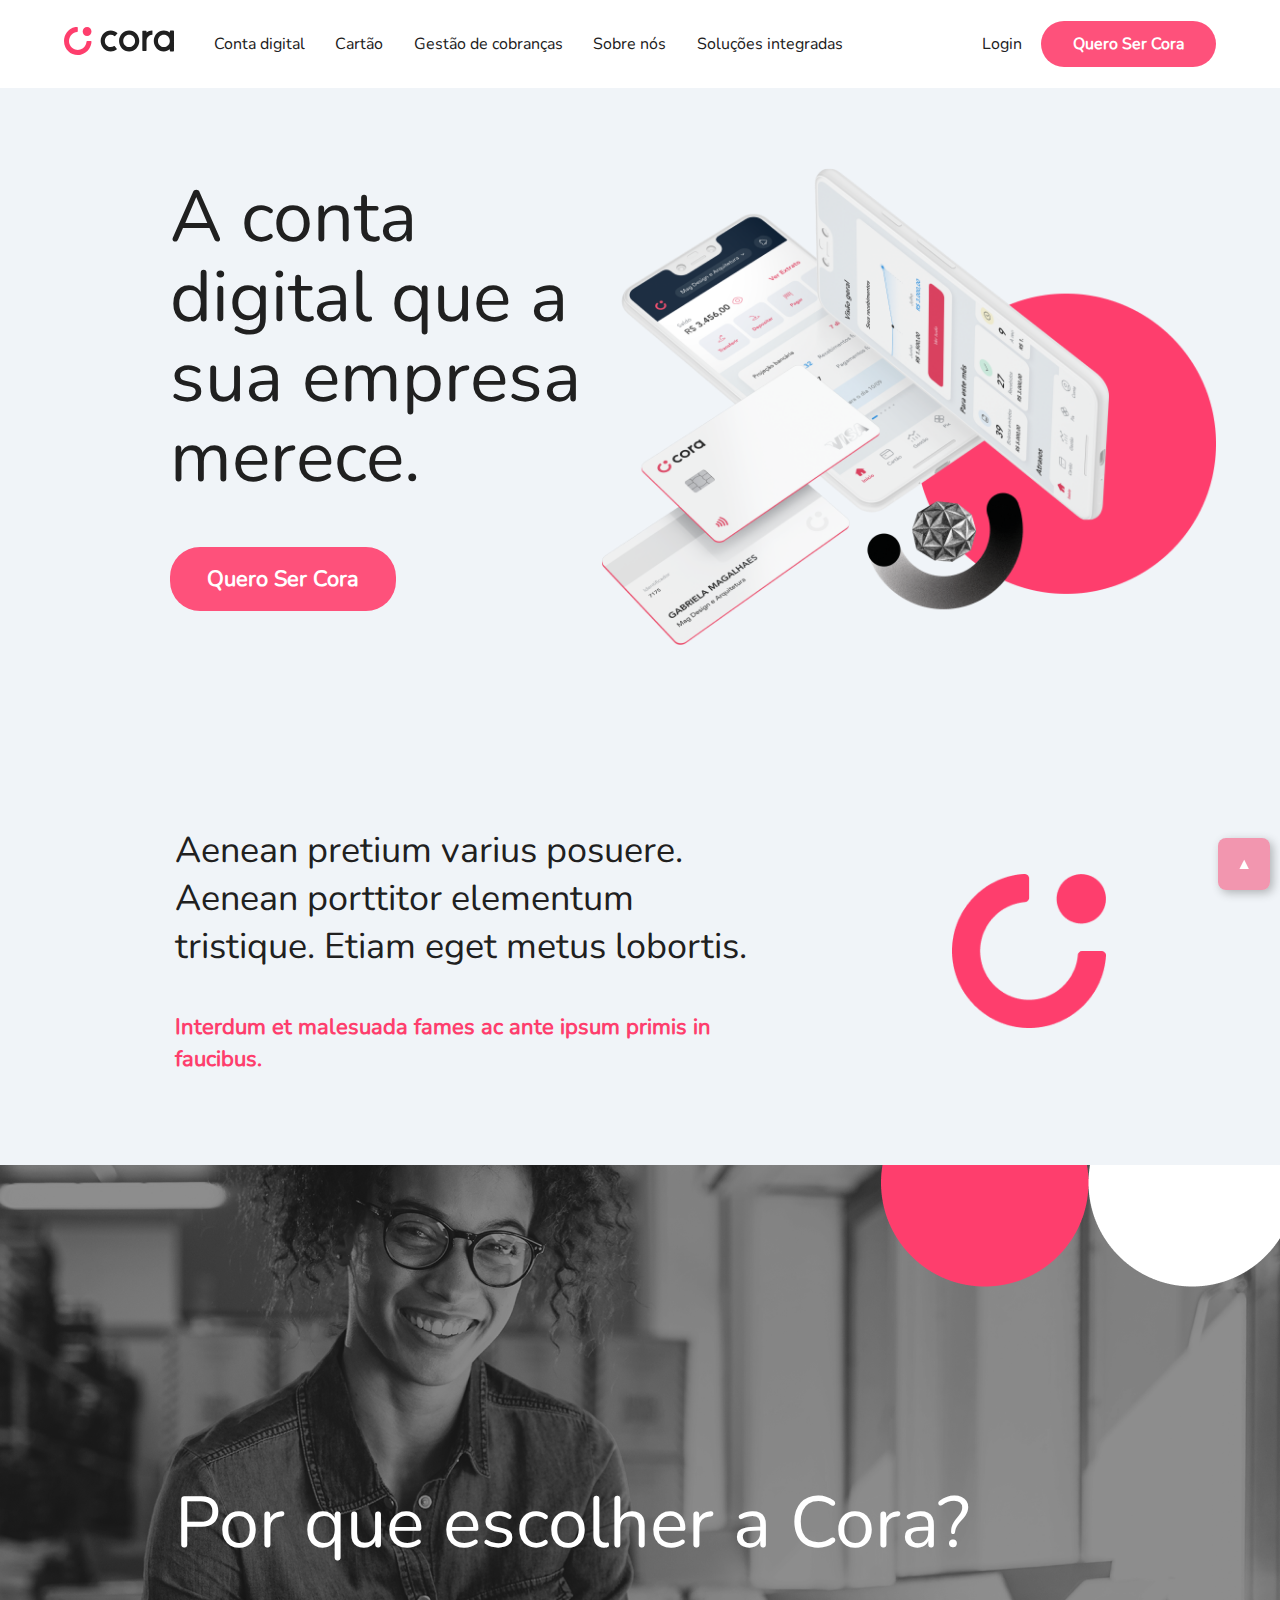
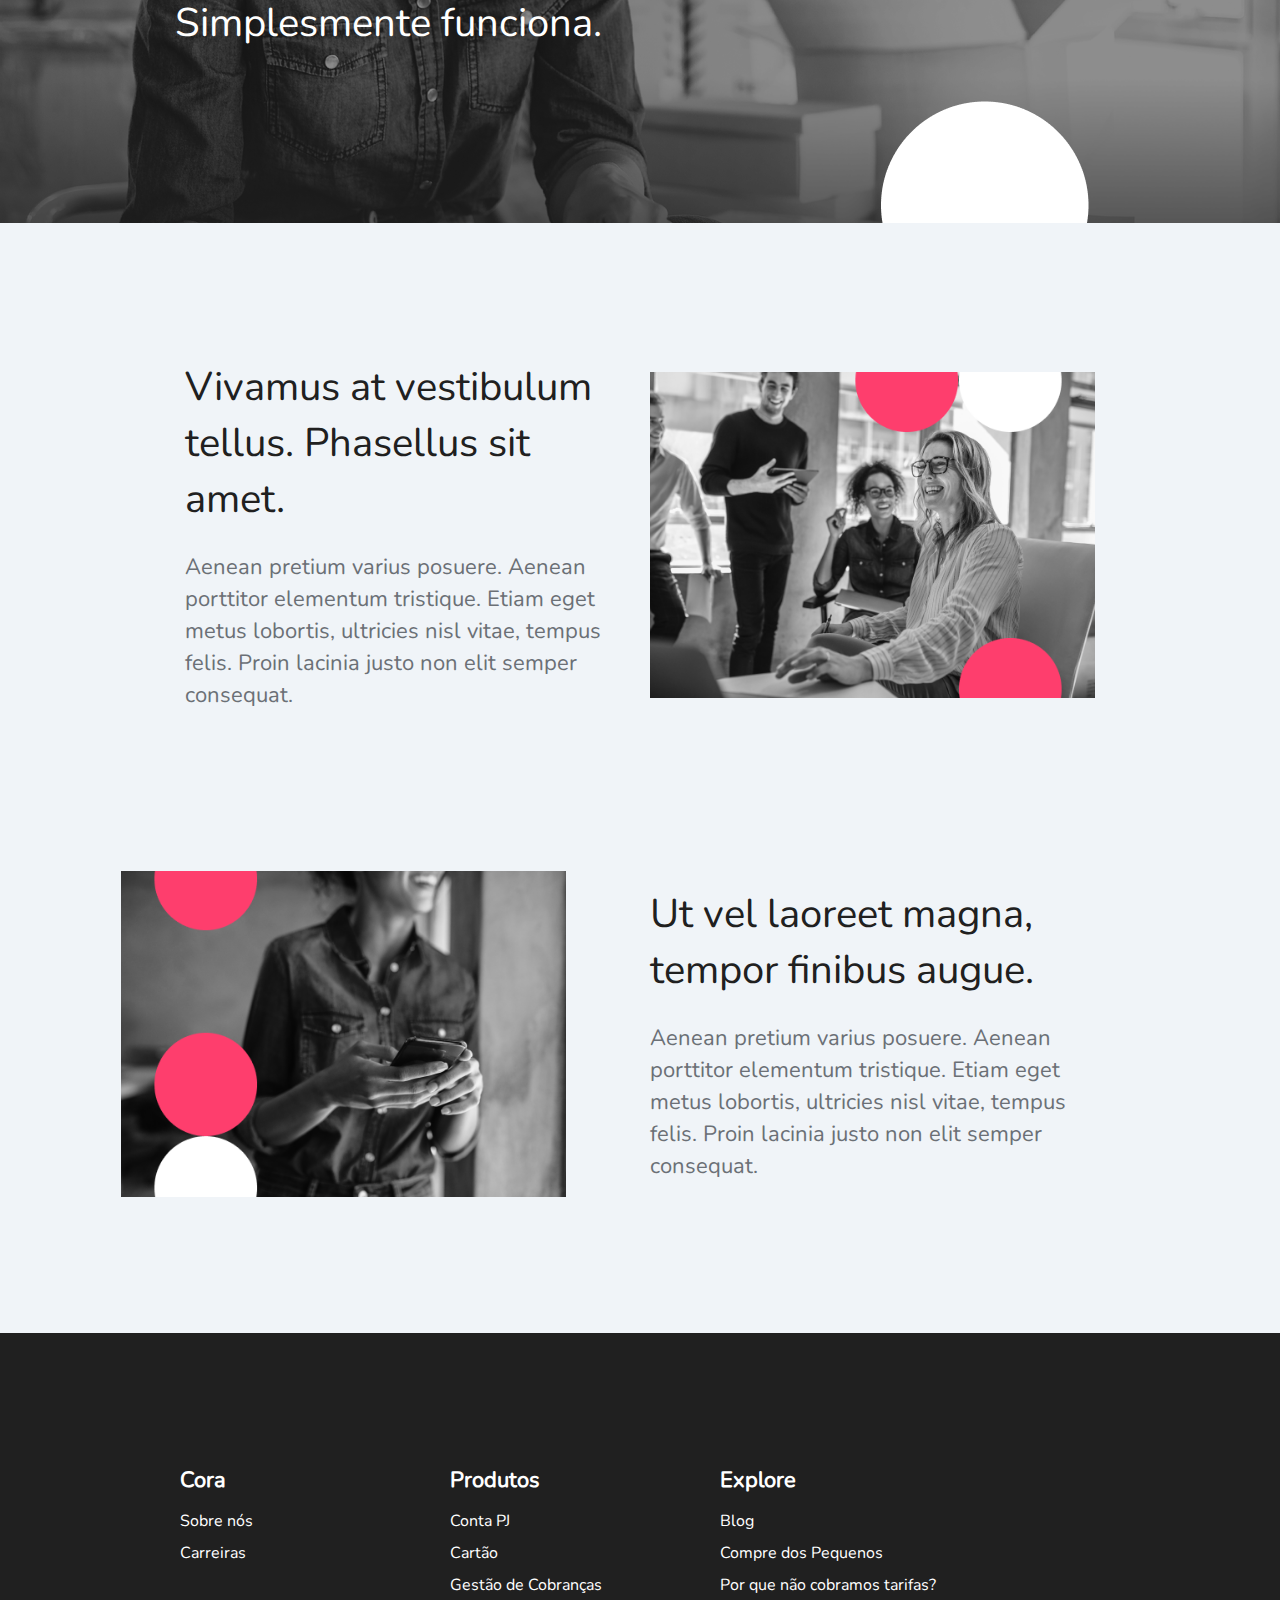
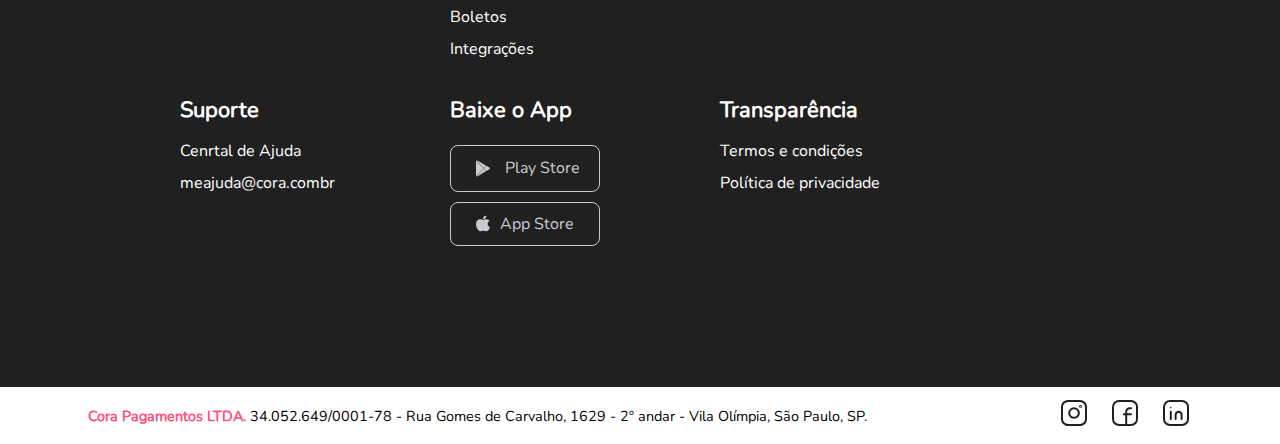
==== commit e924cdb5: "Site OK" ====
--- a/index.html
+++ b/index.html
@@ -1,14 +1,19 @@
 <!DOCTYPE html>
-<html lang="pt-br">
+<html lang="pt-br" itemscope itemtype="https://schema.org/WebSite">
 
 <head>
-  <meta charset="UTF-8" />
-  <meta http-equiv="X-UA-Compatible" content="IE=edge" />
-  <meta name="viewport" content="width=device-width, initial-scale=1.0" />
+  <meta charset="UTF-8">
+  <meta http-equiv="X-UA-Compatible" content="IE=edge">
+  <meta name="viewport" content="width=device-width, initial-scale=1.0">
+  <meta name="title" content="Cora - A Conta Digital PJ feita para quem empreende">
+  <meta name="description" content="A Cora é uma conta PJ desenvolvida especialmente para pessoas empreendedoras. Simples, sem taxas e zero burocracias. Abrir conta PJ online!">
+  <meta name="robots" content="index, follow">
+  <link rel="canonical" href="http://kromeinformatica.com.br/coratest/">
+
   <title>Cora - A Conta Digital PJ feita para quem empreende</title>
   <meta name="description"
     content="A Cora é uma conta PJ desenvolvida especialmente para pessoas empreendedoras. Simples, sem taxas e zero burocracias. Abrir conta PJ online!" />
-  <link rel="shortcut icon" href="/assets/img/favicon-32x32.webp">
+  <link rel="shortcut icon" href="/assets/img/favicon.png">
   <link rel="stylesheet" href="assets/style/style-home.css" type="text/css" />
 </head>
 
@@ -40,7 +45,6 @@
       </button>
     </div>
   </header>
-
   <section class="hero">
     <div class="hero-content">
       <div class="action-register">
@@ -48,11 +52,10 @@
         <span class="btn-rosa">Quero Ser Cora</span>
       </div>
       <div class="img-hero">
-        <img src="/assets/img/figure-01.png" alt="Produtos Cora">
+        <img src="/assets/img/figure-01.webp" alt="Produtos Cora">
       </div>
     </div>
   </section>
-
   <section class="info-action">
     <div class="text-info">
       <div class="action-description">
@@ -60,18 +63,16 @@
         <p>Interdum et malesuada fames ac ante ipsum primis in faucibus.</p>
       </div>
       <div class="logo-medio-cora">
-        <img src="assets/img/logo-medium-cora.svg" alt="Logo médio Cora">
+        <img src="assets/img/logo-medium-cora.webp" alt="Logo médio Cora">
       </div>
     </div>
   </section>
-
   <section class="question-cora">
     <div class="question-content">
       <h2>Por que escolher a Cora?</h2>
       <p>Simplesmente funciona.</p>
     </div>
   </section>
-
   <section class="products-cora">
     <div class="products-content">
       <div class="products-description">
@@ -81,13 +82,12 @@
             nisl vitae, tempus felis. Proin lacinia justo non elit semper consequat.</p>
         </div>
         <div>
-          <img src="assets/img/product-cora-3.svg" alt="Produtos Cora" class="mr-64" />
+          <img src="assets/img/product-cora-3.webp" alt="Produtos Cora" class="mr-64" />
         </div>
-        <!-- <div class="mb-img"></div> -->
       </div>
       <div class="products-description">
         <div>
-          <img src="assets/img/product-cora-4.svg" alt="Produtos Cora" class="ml-64" />
+          <img src="assets/img/product-cora-4.webp" alt="Produtos Cora" class="ml-64" />
         </div>
         <div class="">
           <h2>Ut vel laoreet magna, tempor finibus augue.</h2>
--- a/assets/style/style-home.css
+++ b/assets/style/style-home.css
@@ -1,694 +1 @@
-@font-face {
-  font-family: "Nunito";
-  src: url("/assets/fonts/Nunito-VariableFont_wght.ttf") format("truetype"),
-    url("/assets/fonts/Nunito-Italic-VariableFont_wght.ttf") format("truetype");
-  font-weight: normal;
-}
-* {
-  margin: 0;
-  padding: 0;
-  font-size: 100%;
-  box-sizing: border-box;
-  font-family: "Nunito", sans-serif;
-}
-ul,
-nav {
-  list-style: none;
-}
-a {
-  text-decoration: none;
-  cursor: pointer;
-}
-
-h1,
-h2,
-h3,
-h4,
-h5,
-h6 {
-  font-weight: normal;
-  font-style: normal;
-  font-size: 1em;
-  color: #202020;
-}
-
-body {
-  background-color: rgba(240, 244, 248, 1);
-}
-
-.header {
-  position: fixed;
-  display: flex;
-  flex-flow: row wrap;
-  justify-content: center;
-  align-items: center;
-  width: 100%;
-  height: 88px;
-  z-index: 100;
-  background-color: #fff;
-}
-.header .header-container {
-  display: flex;
-  justify-content: space-between;
-  width: 100%;
-  max-width: 1440px;
-  margin: 0 64px;
-}
-.header .header-container .header-links {
-  display: flex;
-  align-items: center;
-  gap: 2em;
-}
-.header .header-links .logo a {
-  display: flex;
-}
-.header .header-links .logo img {
-  width: 110px;
-}
-.header .menu {
-  display: flex;
-}
-
-#nav {
-  display: flex;
-  flex-flow: row wrap;
-  justify-content: space-between;
-}
-
-.header #nav .menu {
-  gap: 0.9em;
-  font-size: 1em;
-}
-.header #nav .menu a {
-  color: #202020;
-  display: block;
-  padding: 0.5em;
-}
-.header #nav .menu a:hover {
-  color: #fe3e6d;
-}
-
-.header .btn-login {
-  display: flex;
-  flex-flow: row wrap;
-  width: fit-content;
-}
-.header .btn-login ul {
-  display: flex;
-  align-items: center;
-  gap: 1.2em;
-}
-
-.header .btn-login a {
-  color: #202020;
-}
-
-.header .btn-login ul li span {
-  height: 48px;
-  padding: 12px 32px;
-}
-
-.header #btn-mobile {
-  display: none;
-}
-
-/*====== hero ======*/
-.hero {
-  display: flex;
-  flex-flow: column wrap;
-  justify-content: center;
-  align-content: center;
-  width: 100%;
-}
-
-.hero .hero-content {
-  margin-top: 50px;
-  max-width: 1440px;
-  width: 100%;
-  display: flex;
-  flex-flow: row nowrap;
-  justify-content: space-between;
-  align-content: center;
-  min-height: 687px;
-}
-
-.hero .action-register {
-  display: flex;
-  flex-flow: column nowrap;
-  max-width: 432px;
-  min-width: 300px;
-  margin-left: 170px;
-  justify-content: center;
-}
-.hero .action-register h1 {
-  font-size: 4.5em;
-  line-height: 80px;
-  font-weight: 400;
-}
-
-.hero .action-register span {
-  display: flex;
-  align-items: center;
-  max-width: 226px;
-  height: 64px;
-  font-size: 1.37em;
-  margin-top: 50px;
-}
-
-.hero .img-hero {
-  min-width: 400px;
-  display: flex;
-  align-items: center;
-  justify-items: flex-start;
-  margin-right: 64px;
-}
-
-.hero .img-hero img {
-  max-width: 637px;
-  max-height: 520px;
-  position: relative;
-  width: 100%;
-}
-
-/*===== info action =====*/
-
-.info-action {
-  display: flex;
-  flex-flow: row wrap;
-  justify-content: center;
-  align-items: center;
-  width: 100%;
-  height: 428px;
-}
-
-.text-info {
-  max-width: 1440px;
-  width: 100%;
-  display: flex;
-  flex-flow: row nowrap;
-  justify-content: space-between;
-}
-
-.text-info .action-description {
-  margin-left: 175px;
-  margin-right: 175px;
-  width: 645px;
-}
-
-.text-info .action-description h2 {
-  font-size: 2.25em;
-  font-weight: 400;
-  line-height: 48px;
-  margin-bottom: 40px;
-}
-.text-info .action-description p {
-  font-size: 1.375em;
-  line-height: 32px;
-  font-weight: 800;
-  color: #fe3e6d;
-}
-
-.text-info .logo-medio-cora {
-  margin-right: 174px;
-  display: flex;
-  min-width: 50px;
-  align-items: center;
-}
-.text-info .logo-medio-cora img {
-  position: relative;
-  width: 100%;
-  max-width: 165px;
-  max-height: 166px;
-  min-width: 150px;
-}
-
-/*===== Question Coras =====*/
-.question-cora {
-  background-image: url(/assets/img/backgroud-action1.svg);
-  background-position: center top;
-  background-repeat: no-repeat;
-  background-size: cover;
-  width: 100%;
-  height: 658px;
-  display: flex;
-  justify-content: center;
-  align-items: center;
-}
-
-.question-cora .question-content {
-  max-width: 1440px;
-  width: 100%;
-  margin-left: 175px;
-  padding-top: 110px;
-}
-.question-cora h2 {
-  font-size: 4.5em;
-  color: #fff;
-  margin-bottom: 24px;
-  margin-top: 25px;
-}
-.question-cora p {
-  font-size: 2.5em;
-  color: #fff;
-  font-weight: 400;
-}
-
-/*===== products cora =====*/
-.products-cora {
-  display: flex;
-  width: 100%;
-  justify-content: center;
-}
-.products-cora .products-content {
-  max-width: 1440px;
-  display: flex;
-  flex-flow: column nowrap;
-  min-height: 671px;
-  justify-content: center;
-  margin: 56px 0;
-  width: 100%;
-  padding: 0 175px;
-}
-.products-cora .products-content .products-description {
-  display: flex;
-  flex-flow: row nowrap;
-  justify-content: space-between;
-  align-items: center;
-  margin: 80px 0;
-}
-.products-cora .products-content .products-description img {
-  max-width: 533px;
-  max-height: 391px;
-  width: 100%;
-  position: relative;
-}
-
-.products-cora .products-content .products-description div {
-  display: flex;
-  flex-flow: column nowrap;
-  max-width: 532px;
-  width: 100%;
-  min-width: 350px;
-  padding: 0 10px;
-}
-.products-cora .products-content .products-description div h2 {
-  font-size: 2.5em;
-  font-weight: 400;
-  line-height: 56px;
-  margin-bottom: 24px;
-}
-.products-cora .products-content .products-description div p {
-  font-size: 1.375em;
-  font-weight: 400;
-  line-height: 32px;
-  color: #6b7076;
-}
-
-/*=== configuracao footer ===*/
-footer {
-  width: 100%;
-  min-height: 654px;
-  background-color: #202020;
-  display: flex;
-  justify-content: center;
-  align-items: center;
-  flex-flow: row nowrap;
-}
-
-.footer-content {
-  width: 100%;
-  padding: 10px 175px;
-  max-width: 1440px;
-  color: #fff;
-  display: flex;
-  flex-flow: column nowrap;
-}
-
-.footer-content .footer-links {
-  display: flex;
-  flex-flow: row wrap;
-  justify-content: flex-start;
-  width: 100%;
-}
-.footer-content .footer-links div {
-  display: flex;
-  width: 100%;
-  margin: 10px 5px;
-  max-width: 260px;
-  flex-flow: column nowrap;
-  min-width: 180px;
-  margin-bottom: 15px;
-}
-.footer-content .footer-links h2 {
-  font-size: 1.37em;
-  font-weight: 800;
-  color: #fff;
-  margin-bottom: 15px;
-}
-.footer-content .footer-links p {
-  font-size: 1em;
-  font-weight: 400;
-  color: #fff;
-  cursor: pointer;
-  margin-bottom: 10px;
-}
-.footer-content .footer-links p span:hover {
-  border-bottom: 1px solid #fff;
-}
-.footer-content .footer-links .btn-app {
-  display: flex;
-  justify-content: flex-start;
-  margin: 0;
-}
-footer .btn-app a {
-  display: flex;
-  flex-flow: row nowrap;
-  align-items: center;
-  justify-content: center;
-  border: 1px solid #c7cbcf;
-  border-radius: 8px;
-  padding: 10px 15px;
-  width: 150px;
-  margin: 5px 0;
-  color: #c7cbcf;
-}
-footer .btn-app a img {
-  margin-right: 10px;
-}
-
-.footer-copy {
-  background-color: #fff;
-  width: 100%;
-  display: flex;
-  justify-content: center;
-}
-.copy-content {
-  padding: 10px 0;
-  width: 1440px;
-  display: flex;
-  flex-flow: row wrap;
-  justify-content: space-around;
-  align-items: center;
-  font-size: 0.9em;
-}
-.copy-content span {
-  font-weight: 800;
-  color: rgb(254, 81, 123);
-}
-.copy-content .footer-midias img {
-  margin-left: 15px;
-}
-
-/*=== configuracao itens gerais ===*/
-
-#to-top{
-  background-color:rgba(243, 55, 102, 0.5);
-  color: #fff;
-  padding:3px 5px;
-  border-radius: 8px;
-  position: fixed;
-  right: 10px;
-  bottom: 10px;
-  box-shadow: 3px 3px 10px #3335;
-  z-index: 200;
-  cursor: pointer;
-}
-
-.btn-rosa {
-  background-color: rgb(254, 81, 123);
-  border: none;
-  color: rgb(255, 255, 255);
-  border-radius: 30px;
-  font-weight: 800;
-  width: 100%;
-  cursor: pointer;
-  transition: all 0.3s ease-in-out 0s;
-  text-align: center;
-  -webkit-box-pack: center;
-  justify-content: center;
-  box-shadow: none;
-}
-.btn-rosa:hover {
-  background-color: rgb(243, 55, 102);
-}
-.ml-175 {
-  margin-left: 175px;
-}
-.mr-64 {
-  margin-right: -64px;
-}
-.ml-64 {
-  margin-left: -64px;
-}
-
-/*===== media query =====*/
-
-@media (max-width: 1147px) {
-  .header #btn-mobile {
-    display: block;
-  }
-  #nav .menu {
-    display: block;
-    position: absolute;
-    width: 100%;
-    top: 88px;
-    right: 0;
-    height: 0;
-    background-color: #fdfdfd;
-    z-index: 1000;
-    transition: 0.5s all;
-    visibility: hidden;
-    overflow-y: auto;
-  }
-  #nav.active .menu {
-    height: calc(100vh - 88px);
-    visibility: visible;
-  }
-  #nav .menu a {
-    padding: 1rem 0;
-    margin: 0 1rem;
-    border-bottom: 1px solid rgba(0, 0, 0, 0.05);
-  }
-  #nav .menu a:hover {
-    color: #fe3e6d;
-  }
-  #btn-mobile {
-    display: flex;
-    padding: 0.5em 1em;
-    font-size: 1em;
-    cursor: pointer;
-    background: none;
-    border: none;
-  }
-  #hamburger {
-    width: 20px;
-    border-top: 2px solid;
-    gap: 0.5em;
-    display: block;
-  }
-  #hamburger::after,
-  #hamburger::before {
-    content: "";
-    display: block;
-    width: 20px;
-    height: 2px;
-    background: currentColor;
-    margin-top: 5px;
-    transition: 0.3s;
-    position: relative;
-  }
-  #nav.active #hamburger {
-    border-top-color: transparent;
-  }
-  #nav.active #hamburger::before {
-    transform: rotate(135deg);
-  }
-  #nav.active #hamburger::after {
-    transform: rotate(-135deg);
-    top: -7px;
-    position: relative;
-  }
-
-  .info-action {
-    margin-bottom: 50px;
-  }
-  .footer-content {
-    margin: 0;
-    padding: 0 20px;
-  }
-}
-
-@media (max-width: 1050px) {
-  .products-content {
-    padding: 20px !important;
-  }
-  .products-content .products-description img {
-    margin: 0 !important;
-  }
-}
-
-@media (max-width: 950px) {
-  .hero .hero-content {
-    justify-content: center;
-    flex-flow: column nowrap;
-    align-items: center;
-    margin-top: 5%;
-    padding: 10px;
-  }
-  .hero .hero-content .action-register {
-    margin: 15px 0;
-    flex-flow: column nowrap;
-    align-content: center;
-    z-index: 10;
-    position: relative;
-  }
-  .hero .hero-content .action-register h1 {
-    font-size: 3em;
-    line-height: 1.2em;
-    text-align: center;
-  }
-  .hero .hero-content .action-register span {
-    max-width: 100%;
-  }
-  .hero .hero-content .img-hero {
-    margin: 0;
-    display: flex;
-    align-items: center;
-    position: absolute;
-    z-index: 0;
-    top: 5;
-    min-width: none;
-  }
-  .hero .hero-content .img-hero img {
-    opacity: 0.2;
-  }
-
-  .info-action {
-    height: auto !important;
-  }
-  .text-info {
-    flex-flow: column;
-    align-items: center;
-  }
-  .text-info .action-description {
-    padding: 10px 20px;
-    width: 100%;
-    text-align: center;
-  }
-  .text-info .logo-medio-cora {
-    width: 100%;
-    margin: 15px 0;
-    justify-content: center;
-  }
-  .text-info .logo-medio-cora img {
-    position: relative;
-    min-width: auto;
-    width: 20%;
-  }
-
-  .question-cora {
-    height: max-content;
-    padding: 45px 15px;
-  }
-  .question-cora .question-content {
-    padding: 0 15px;
-    margin: 0;
-    text-align: center;
-  }
-  .question-cora .question-content h2 {
-    font-size: 2.5em;
-    margin: 0;
-  }
-  .question-cora .question-content p {
-    font-size: 1.5em;
-  }
-
-  .footer-copy {
-    text-align: center;
-    padding: 10px;
-  }
-  .footer-copy .footer-midias {
-    margin-top: 10px;
-  }
-}
-
-@media (max-width: 780px) {
-  .text-info .logo-medio-cora img {
-    width: 10%;
-  }
-}
-
-@media (max-width: 750px) {
-  .products-cora .products-content {
-    padding: 0;
-    margin: 0;
-  }
-  .products-cora .products-content .products-description {
-    flex-flow: column nowrap;
-    margin-bottom: 10px;
-    text-align: center;
-  }
-  .products-cora .products-content .products-description:last-child {
-    flex-flow: column-reverse nowrap;
-  }
-  .products-cora .products-content .products-description div h2 {
-    font-size: 2em;
-    line-height: 40px;
-    margin-bottom: 20px;
-  }
-  .products-cora .products-content .products-description div p {
-    font-size: 1.3em;
-    margin-bottom: 10px;
-  }
-
-  .products-cora .products-content .products-description img {
-    width: 100%;
-    position: relative;
-  }
-}
-
-@media (max-width: 560px) {
-  .header .btn-login {
-    display: none;
-  }
-
-  .hero .hero-content {
-    min-height: 500px;
-    margin-top: 50px;
-  }
-
-  .hero .hero-content .action-register h1 {
-    font-size: 2.5em;
-    line-height: 1.2em;
-    text-align: center;
-  }
-
-  .hero .hero-content .img-hero {
-    min-width: none;
-    align-items: center !important;
-    justify-content: center;
-  }
-  .hero .hero-content .img-hero img {
-    width: 80%;
-  }
-  .info-action .text-info .action-description h2 {
-    font-size: 2em;
-    line-height: 1.3em;
-    margin-bottom: 10px;
-    padding: 0;
-  }
-  .info-action .text-info .action-description p {
-    font-size: 1.1em;
-  }
-  .footer-content {
-    padding-top: 30px;
-  }
-  .footer-content .footer-links {
-    justify-content: center !important;
-  }
-  .footer-content .footer-links div {
-    margin: 0 !important;
-    align-items: center;
-    margin-bottom: 25px !important;
-  }
-}
+@font-face{font-family:Nunito;src:url("/assets/fonts/Nunito-VariableFont_wght.ttf") format("truetype"),url("/assets/fonts/Nunito-Italic-VariableFont_wght.ttf") format("truetype");font-weight:400}*{margin:0;padding:0;font-size:100%;box-sizing:border-box;font-family:Nunito,sans-serif}nav,ul{list-style:none}a{text-decoration:none;cursor:pointer}h1,h2,h3,h4,h5,h6{font-weight:400;font-style:normal;font-size:1em;color:#202020}body{background-color:#f0f4f8}.header{position:fixed;display:flex;flex-flow:row wrap;justify-content:center;align-items:center;width:100%;height:88px;z-index:100;background-color:#fff}.header .header-container{display:flex;justify-content:space-between;width:100%;max-width:1440px;margin:0 64px}.header .header-container .header-links{display:flex;align-items:center;gap:2em}.header .header-links .logo a{display:flex}.header .header-links .logo img{width:110px}.header .menu{display:flex}#nav{display:flex;flex-flow:row wrap;justify-content:space-between}.header #nav .menu{gap:.9em;font-size:1em}.header #nav .menu a{color:#202020;display:block;padding:.5em}.header #nav .menu a:hover{color:#fe3e6d}.header .btn-login{display:flex;flex-flow:row wrap;width:fit-content}.header .btn-login ul{display:flex;align-items:center;gap:1.2em}.header .btn-login a{color:#202020}.header .btn-login ul li span{height:48px;padding:12px 32px}.header #btn-mobile{display:none}.hero{display:flex;flex-flow:column wrap;justify-content:center;align-content:center;width:100%}.hero .hero-content{margin-top:50px;max-width:1440px;width:100%;display:flex;flex-flow:row nowrap;justify-content:space-between;align-content:center;min-height:687px}.hero .action-register{display:flex;flex-flow:column nowrap;max-width:432px;min-width:300px;margin-left:170px;justify-content:center}.hero .action-register h1{font-size:4.5em;line-height:80px;font-weight:400}.hero .action-register span{display:flex;align-items:center;max-width:226px;height:64px;font-size:1.37em;margin-top:50px}.hero .img-hero{min-width:400px;display:flex;align-items:center;justify-items:flex-start;margin-right:64px}.hero .img-hero img{max-width:637px;max-height:520px;position:relative;width:100%}.info-action{display:flex;flex-flow:row wrap;justify-content:center;align-items:center;width:100%;height:428px}.text-info{max-width:1440px;width:100%;display:flex;flex-flow:row nowrap;justify-content:space-between}.text-info .action-description{margin-left:175px;margin-right:175px;width:645px}.text-info .action-description h2{font-size:2.25em;font-weight:400;line-height:48px;margin-bottom:40px}.text-info .action-description p{font-size:1.375em;line-height:32px;font-weight:800;color:#fe3e6d}.text-info .logo-medio-cora{margin-right:174px;display:flex;min-width:50px;align-items:center}.text-info .logo-medio-cora img{position:relative;width:100%;max-width:165px;max-height:166px;min-width:150px}.question-cora{background-image:url(/assets/img/backgroud-action1.webp);background-position:center top;background-repeat:no-repeat;background-size:cover;width:100%;height:658px;display:flex;justify-content:center;align-items:center}.question-cora .question-content{max-width:1440px;width:100%;margin-left:175px;padding-top:110px}.question-cora h2{font-size:4.5em;color:#fff;margin-bottom:24px;margin-top:25px}.question-cora p{font-size:2.5em;color:#fff;font-weight:400}.products-cora{display:flex;width:100%;justify-content:center}.products-cora .products-content{max-width:1440px;display:flex;flex-flow:column nowrap;min-height:671px;justify-content:center;margin:56px 0;width:100%;padding:0 175px}.products-cora .products-content .products-description{display:flex;flex-flow:row nowrap;justify-content:space-between;align-items:center;margin:80px 0}.products-cora .products-content .products-description img{max-width:533px;max-height:391px;width:100%;position:relative}.products-cora .products-content .products-description div{display:flex;flex-flow:column nowrap;max-width:532px;width:100%;min-width:350px;padding:0 10px}.products-cora .products-content .products-description div h2{font-size:2.5em;font-weight:400;line-height:56px;margin-bottom:24px}.products-cora .products-content .products-description div p{font-size:1.375em;font-weight:400;line-height:32px;color:#6b7076}footer{width:100%;min-height:654px;background-color:#202020;display:flex;justify-content:center;align-items:center;flex-flow:row nowrap}.footer-content{width:100%;padding:10px 175px;max-width:1440px;color:#fff;display:flex;flex-flow:column nowrap}.footer-content .footer-links{display:flex;flex-flow:row wrap;justify-content:flex-start;width:100%}.footer-content .footer-links div{display:flex;width:100%;margin:10px 5px;max-width:260px;flex-flow:column nowrap;min-width:180px;margin-bottom:15px}.footer-content .footer-links h2{font-size:1.37em;font-weight:800;color:#fff;margin-bottom:15px}.footer-content .footer-links p{font-size:1em;font-weight:400;color:#fff;cursor:pointer;margin-bottom:10px}.footer-content .footer-links p span:hover{border-bottom:1px solid #fff}.footer-content .footer-links .btn-app{display:flex;justify-content:flex-start;margin:0}footer .btn-app a{display:flex;flex-flow:row nowrap;align-items:center;justify-content:center;border:1px solid #c7cbcf;border-radius:8px;padding:10px 15px;width:150px;margin:5px 0;color:#c7cbcf}footer .btn-app a img{margin-right:10px}.footer-copy{background-color:#fff;width:100%;display:flex;justify-content:center}.copy-content{padding:10px 0;width:1440px;display:flex;flex-flow:row wrap;justify-content:space-around;align-items:center;font-size:.9em}.copy-content span{font-weight:800;color:#fe517b}.copy-content .footer-midias img{margin-left:15px}#to-top{background-color:rgba(243,55,102,.5);color:#fff;padding:15px 18px;border-radius:8px;position:fixed;right:10px;bottom:10px;box-shadow:3px 3px 10px #3335;z-index:200;cursor:pointer}.btn-rosa{background-color:#fe517b;border:none;color:#fff;border-radius:30px;font-weight:800;width:100%;cursor:pointer;transition:all .3s ease-in-out 0s;text-align:center;-webkit-box-pack:center;justify-content:center;box-shadow:none}.btn-rosa:hover{background-color:#f33766}.ml-175{margin-left:175px}.mr-64{margin-right:-64px}.ml-64{margin-left:-64px}@media (max-width:1147px){.header #btn-mobile{display:block}#nav .menu{display:block;position:absolute;width:100%;top:88px;right:0;height:0;background-color:#fdfdfd;z-index:1000;transition:.5s all;visibility:hidden;overflow-y:auto}#nav.active .menu{height:calc(100vh - 88px);visibility:visible}#nav .menu a{padding:1rem 0;margin:0 1rem;border-bottom:1px solid rgba(0,0,0,.05)}#nav .menu a:hover{color:#fe3e6d}#btn-mobile{display:flex;padding:.5em 1em;font-size:1em;cursor:pointer;background:0 0;border:none}#hamburger{width:20px;border-top:2px solid;gap:.5em;display:block}#hamburger::after,#hamburger::before{content:"";display:block;width:20px;height:2px;background:currentColor;margin-top:5px;transition:.3s;position:relative}#nav.active #hamburger{border-top-color:transparent}#nav.active #hamburger::before{transform:rotate(135deg)}#nav.active #hamburger::after{transform:rotate(-135deg);top:-7px;position:relative}.info-action{margin-bottom:50px}.footer-content{margin:0;padding:0 20px}}@media (max-width:1050px){.products-content{padding:20px!important}.products-content .products-description img{margin:0!important}}@media (max-width:950px){.hero .hero-content{justify-content:center;flex-flow:column nowrap;align-items:center;margin-top:5%;padding:10px}.hero .hero-content .action-register{margin:15px 0;flex-flow:column nowrap;align-content:center;z-index:10;position:relative}.hero .hero-content .action-register h1{font-size:3em;line-height:1.2em;text-align:center}.hero .hero-content .action-register span{max-width:100%}.hero .hero-content .img-hero{margin:0;display:flex;align-items:center;position:absolute;z-index:0;top:5;min-width:none}.hero .hero-content .img-hero img{opacity:.2}.info-action{height:auto!important}.text-info{flex-flow:column;align-items:center}.text-info .action-description{padding:10px 20px;width:100%;text-align:center}.text-info .logo-medio-cora{width:100%;margin:15px 0;justify-content:center}.text-info .logo-medio-cora img{position:relative;min-width:auto;width:20%}.question-cora{height:max-content;padding:45px 15px}.question-cora .question-content{padding:0 15px;margin:0;text-align:center}.question-cora .question-content h2{font-size:2.5em;margin:0}.question-cora .question-content p{font-size:1.5em}.footer-copy{text-align:center;padding:10px}.footer-copy .footer-midias{margin-top:10px}}@media (max-width:780px){.text-info .logo-medio-cora img{width:10%}}@media (max-width:750px){.products-cora .products-content{padding:0;margin:0}.products-cora .products-content .products-description{flex-flow:column nowrap;margin-bottom:10px;text-align:center}.products-cora .products-content .products-description:last-child{flex-flow:column-reverse nowrap}.products-cora .products-content .products-description div h2{font-size:2em;line-height:40px;margin-bottom:20px}.products-cora .products-content .products-description div p{font-size:1.3em;margin-bottom:10px}.products-cora .products-content .products-description img{width:100%;position:relative}}@media (max-width:570px){#to-top{padding:10px 12px}.header .btn-login{display:none}.hero .hero-content{min-height:500px;margin-top:50px}.hero .hero-content .action-register h1{font-size:2.5em;line-height:1.2em;text-align:center}.hero .hero-content .img-hero{min-width:0;align-items:center!important;justify-content:center}.hero .hero-content .img-hero img{width:80%}.info-action .text-info .action-description h2{font-size:2em;line-height:1.3em;margin-bottom:10px;padding:0}.info-action .text-info .action-description p{font-size:1.1em}.footer-content{padding-top:30px}.footer-content .footer-links{justify-content:center!important}.footer-content .footer-links div{margin:0!important;align-items:center;margin-bottom:25px!important}}